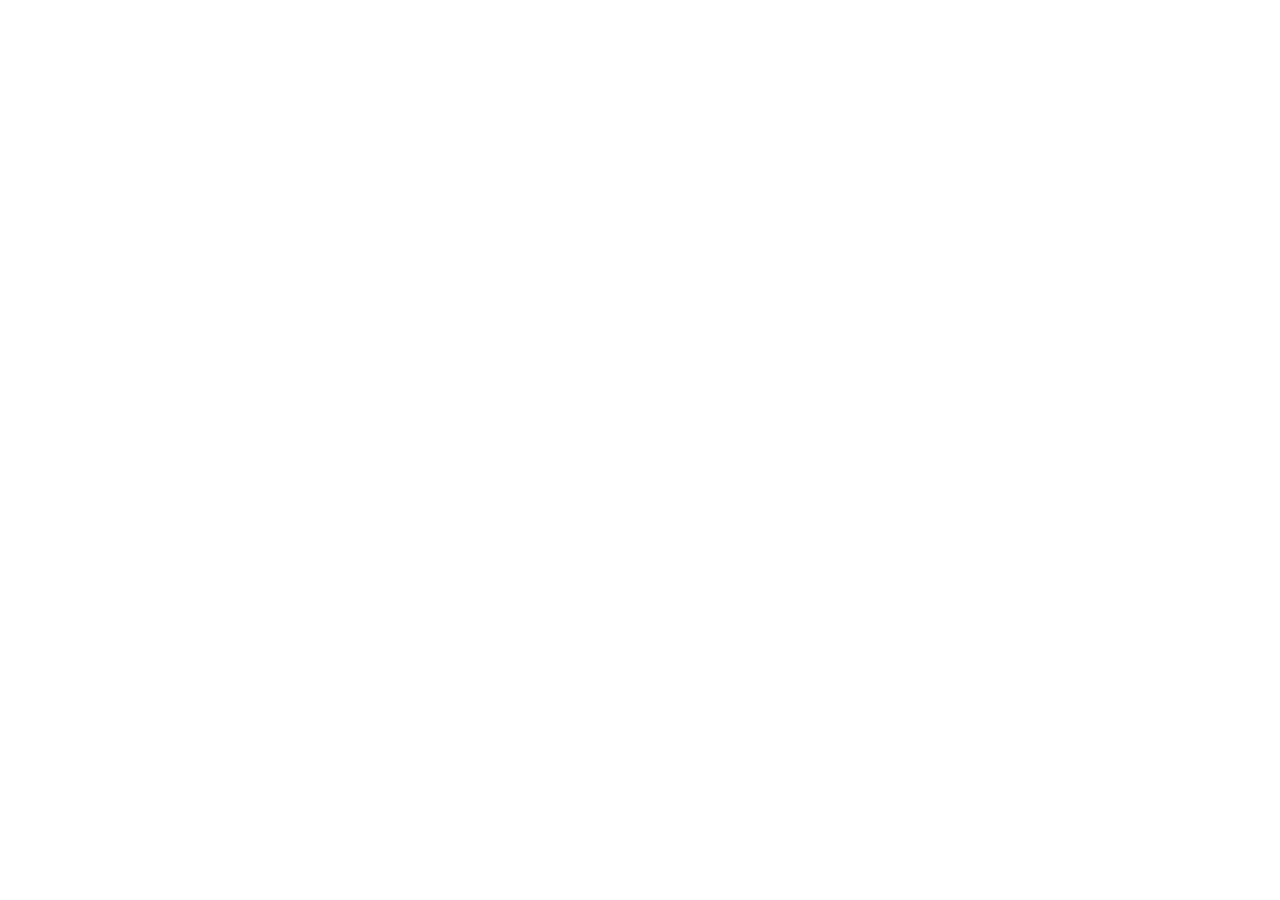
==== index.html @ fc690c9f "feat: initialize Allure Hair Couture campaign portal Set up the project structure with Vite, React, " ====
<!doctype html>
<html lang="en">
  <head>
    <meta charset="UTF-8" />
    <meta name="viewport" content="width=device-width, initial-scale=1.0" />
    <title>Allure Hair Couture — Campaign Portal & Content Studio</title>
    <meta name="description" content="Official November & December 2026 marketing campaigns, Google Search Console & Analytics audit, social media downloads, and animated MP4 video exports for Allure Hair Couture." />
    <meta property="og:title" content="Allure Hair Couture — Campaign Portal & Content Studio" />
    <meta property="og:description" content="Official November & December 2026 marketing campaigns, Google Search Console & Analytics audit, social media downloads, and animated MP4 video exports for Allure Hair Couture." />
    <meta property="og:type" content="website" />
    <meta name="twitter:card" content="summary_large_image" />
    <meta name="twitter:title" content="Allure Hair Couture — Campaign Portal" />
    <meta name="twitter:description" content="Social marketing, content creation campaign, and MP4 video generation for Allure Hair Couture." />
    <!-- Google Fonts for Luxury Editorial Aesthetic -->
    <link rel="preconnect" href="https://fonts.googleapis.com">
    <link rel="preconnect" href="https://fonts.gstatic.com" crossorigin>
    <link href="https://fonts.googleapis.com/css2?family=Cormorant+Garamond:ital,wght@0,300;0,400;0,500;0,600;0,700;1,400&family=Playfair+Display:ital,wght@0,400;0,500;0,600;0,700;1,400&family=Plus+Jakarta+Sans:wght@300;400;500;600;700&family=Zilla+Slab:wght@400;500;600;700&display=swap" rel="stylesheet">
    <script type="application/ld+json">
    {
      "@context": "https://schema.org",
      "@type": "HairSalon",
      "name": "Allure Hair Couture",
      "image": "https://allure-hair-couture.co.za/Media/Feature%20Images/Allure_Hero_Image.jfif",
      "telephone": "+27695075835",
      "address": {
        "@type": "PostalAddress",
        "streetAddress": "1 Village Lane, Shop 5, Hemel & Aarde Village",
        "addressLocality": "Hermanus",
        "addressRegion": "Western Cape",
        "postalCode": "7200",
        "addressCountry": "ZA"
      },
      "geo": {
        "@type": "GeoCoordinates",
        "latitude": -34.4093,
        "longitude": 19.2312
      },
      "url": "https://allure-hair-couture.co.za",
      "priceRange": "$$"
    }
    </script>
  </head>
  <body class="bg-[#faf8f3] text-[#11100f] antialiased selection:bg-[#d7bb72]/30 selection:text-[#11100f]">
    <div id="root"></div>
    <script type="module" src="/src/main.tsx"></script>
  </body>
</html>
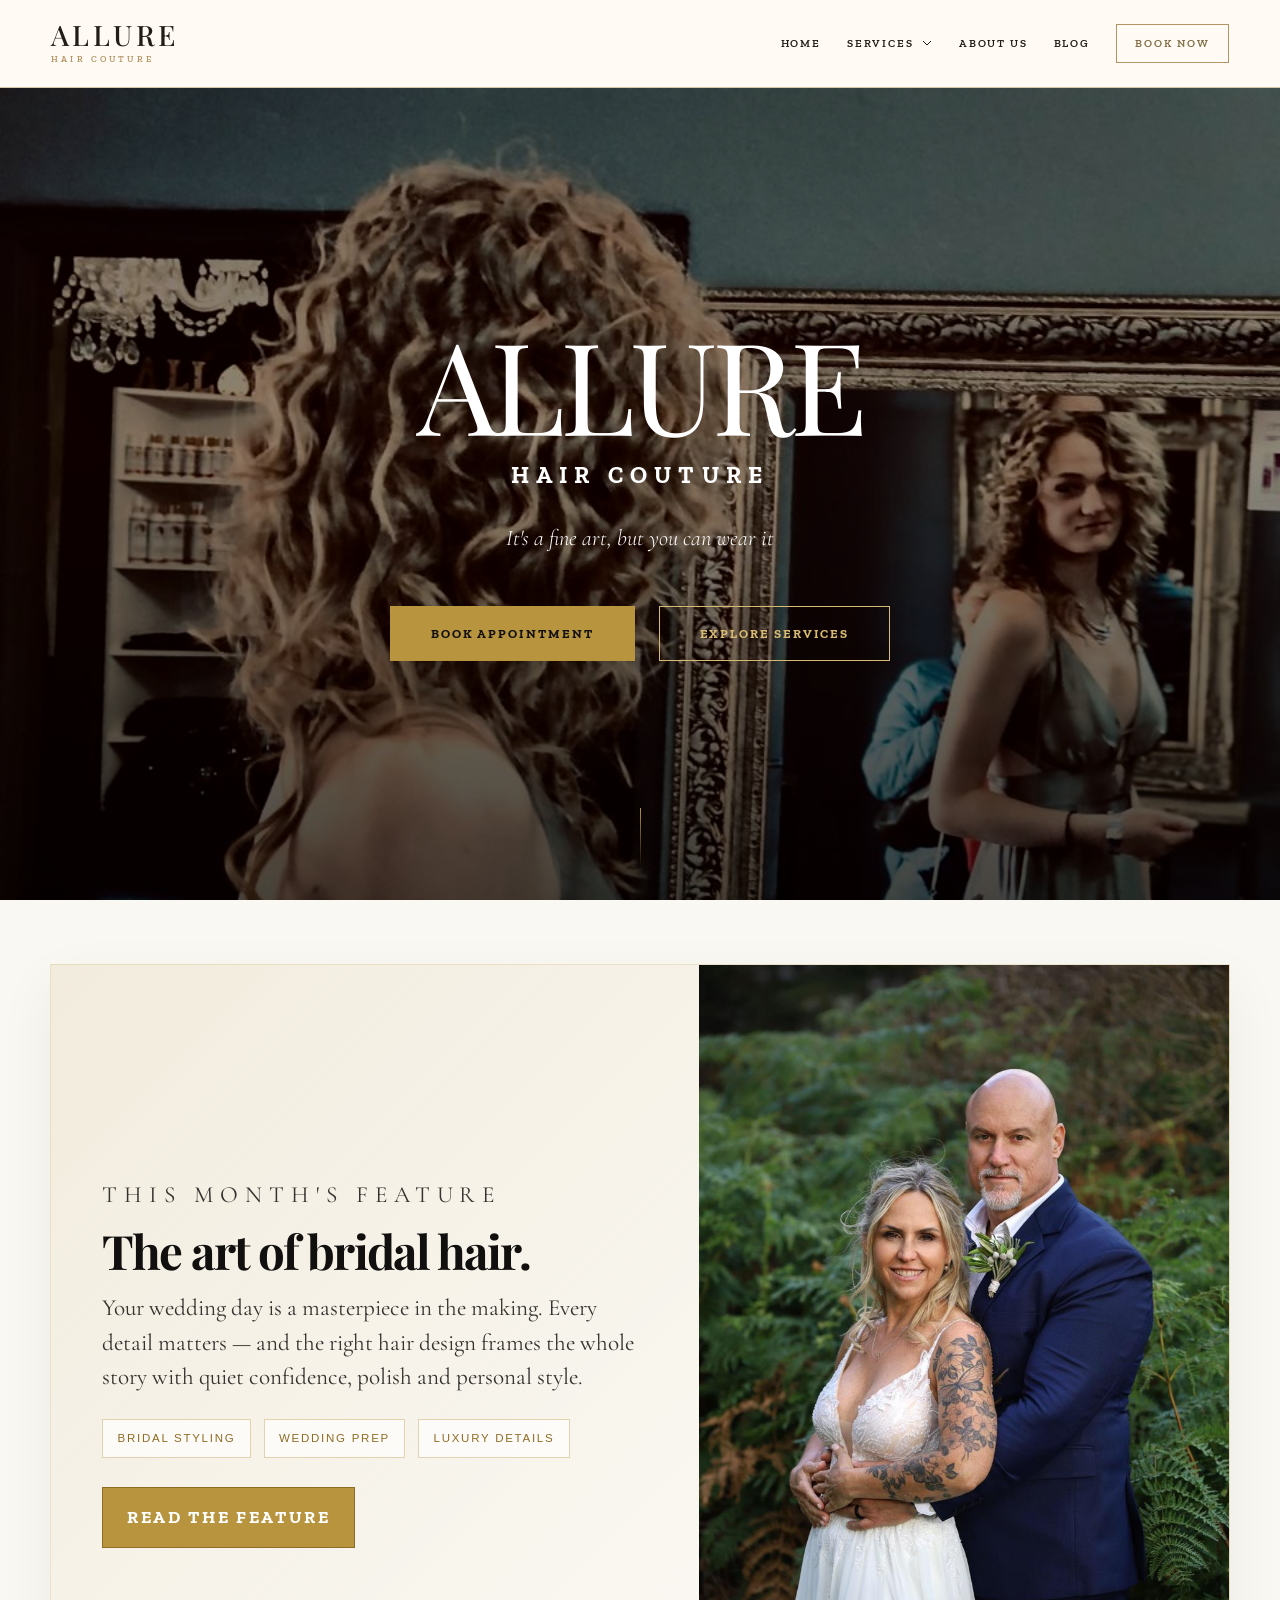
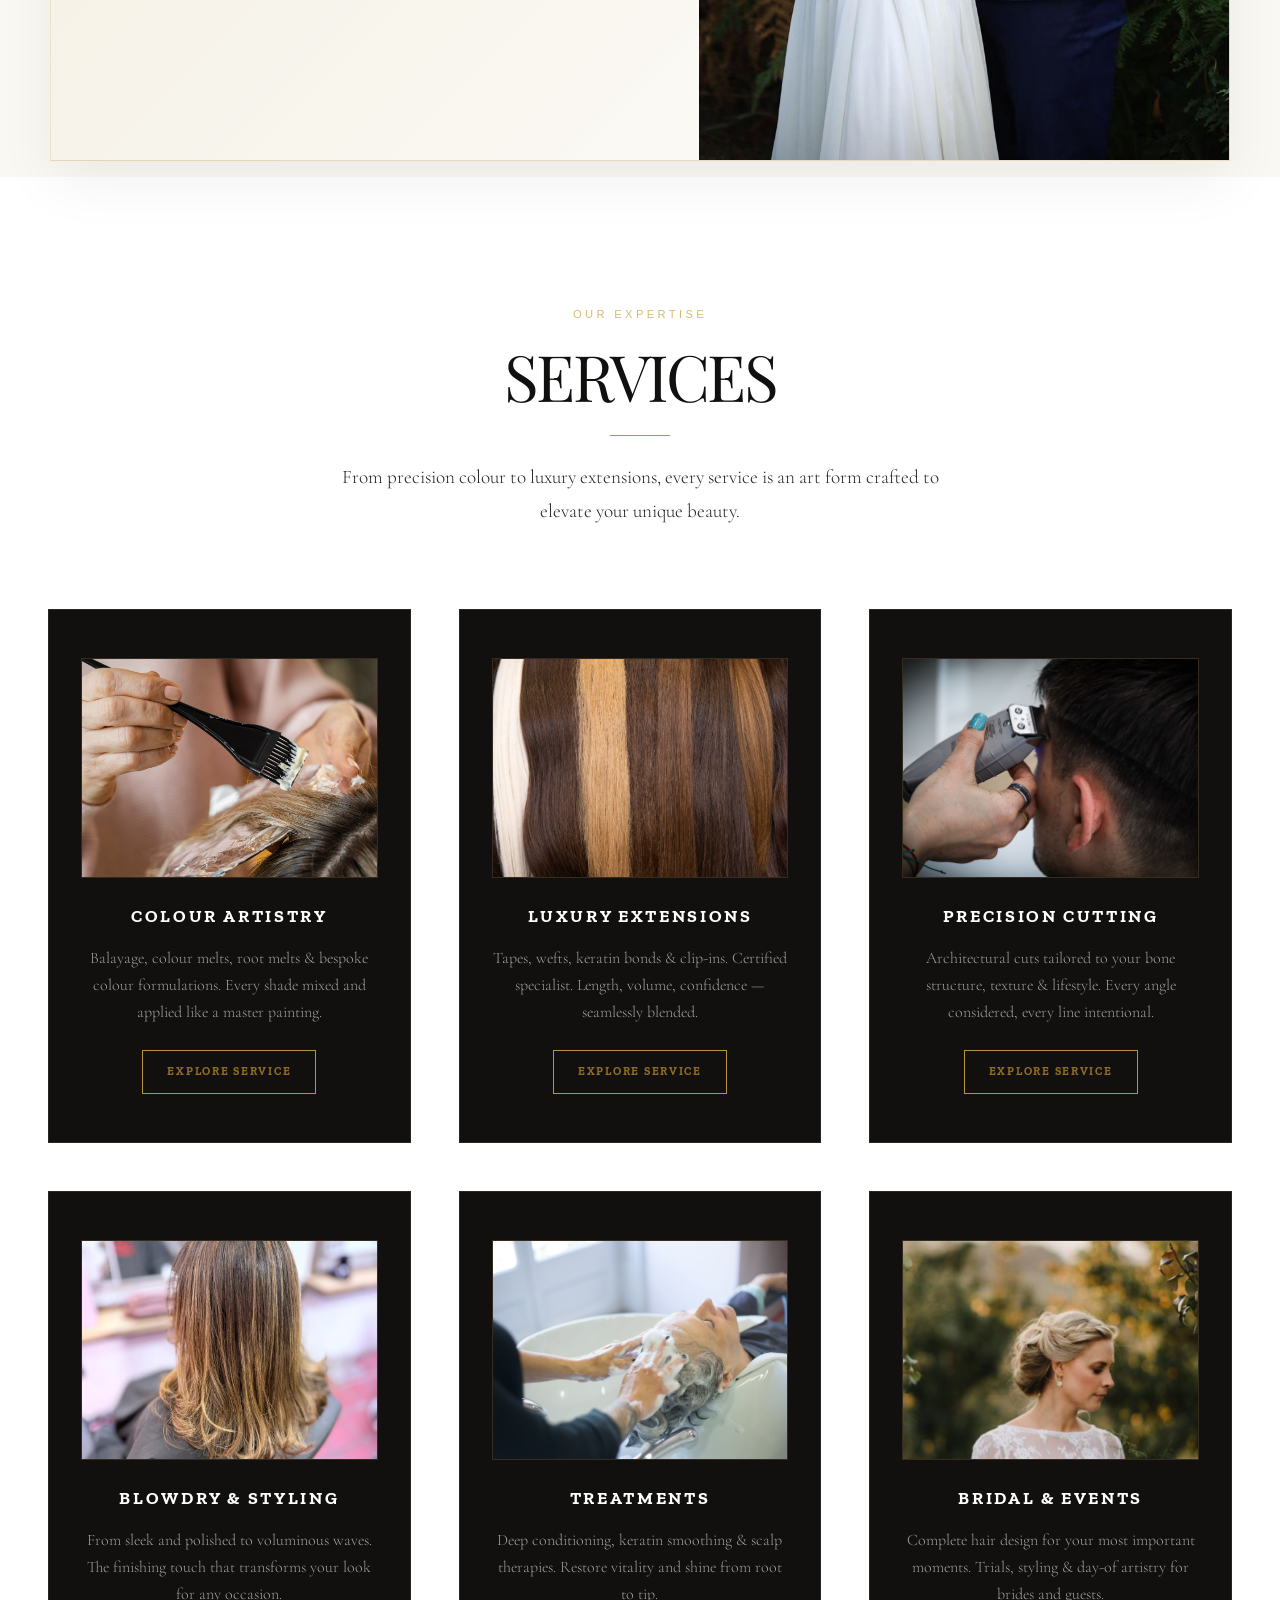
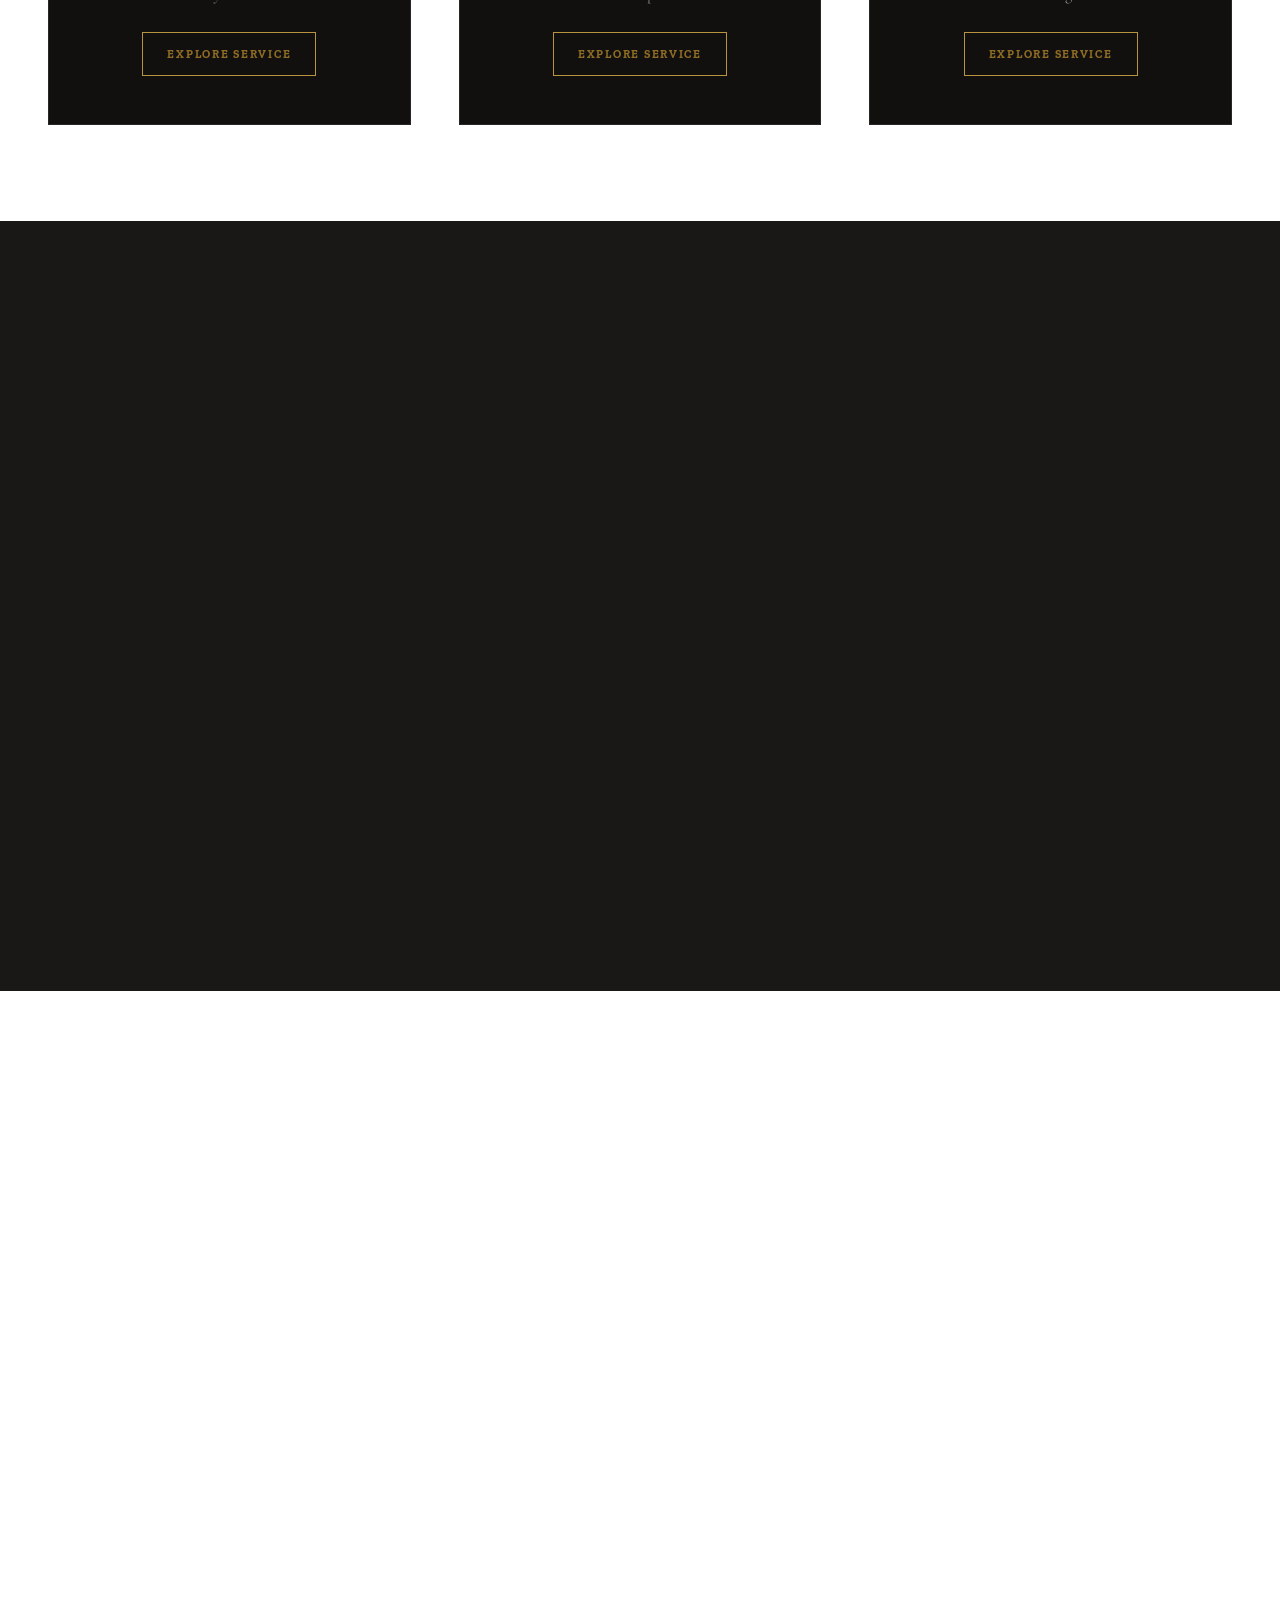
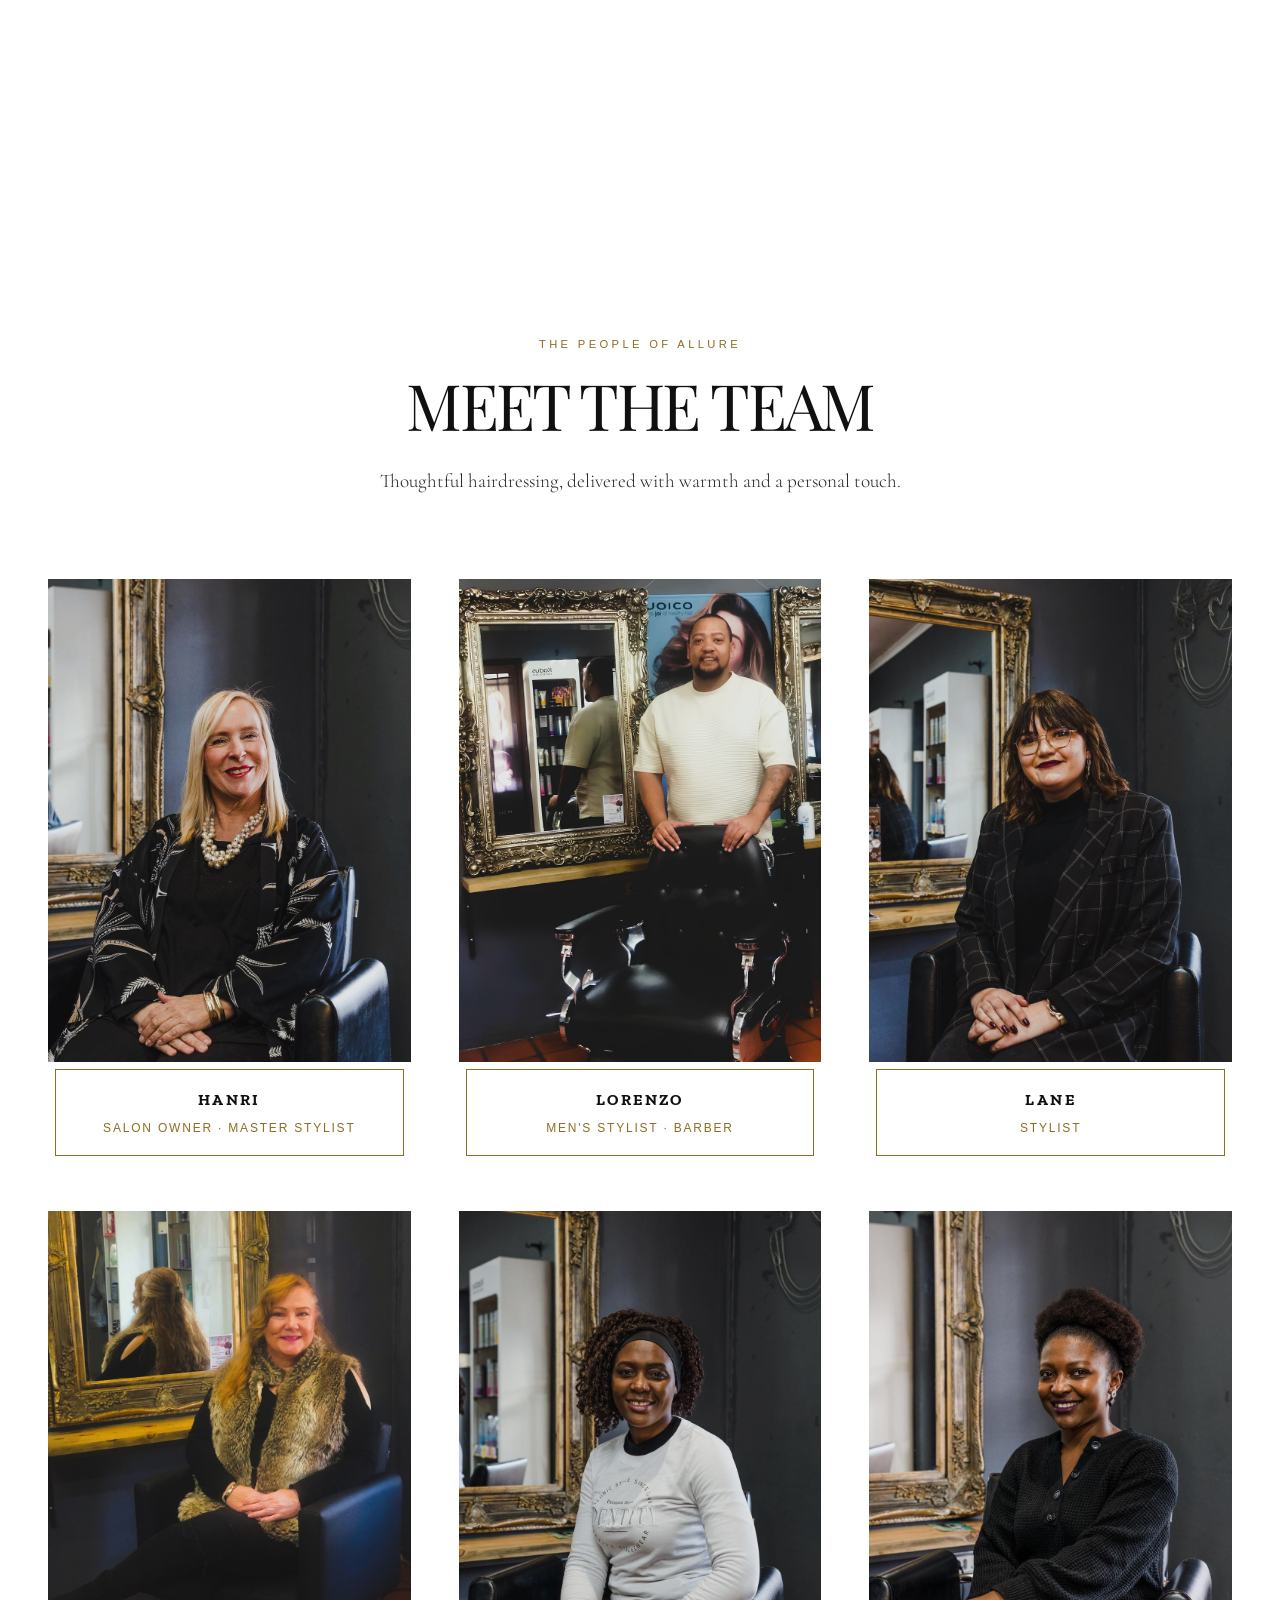
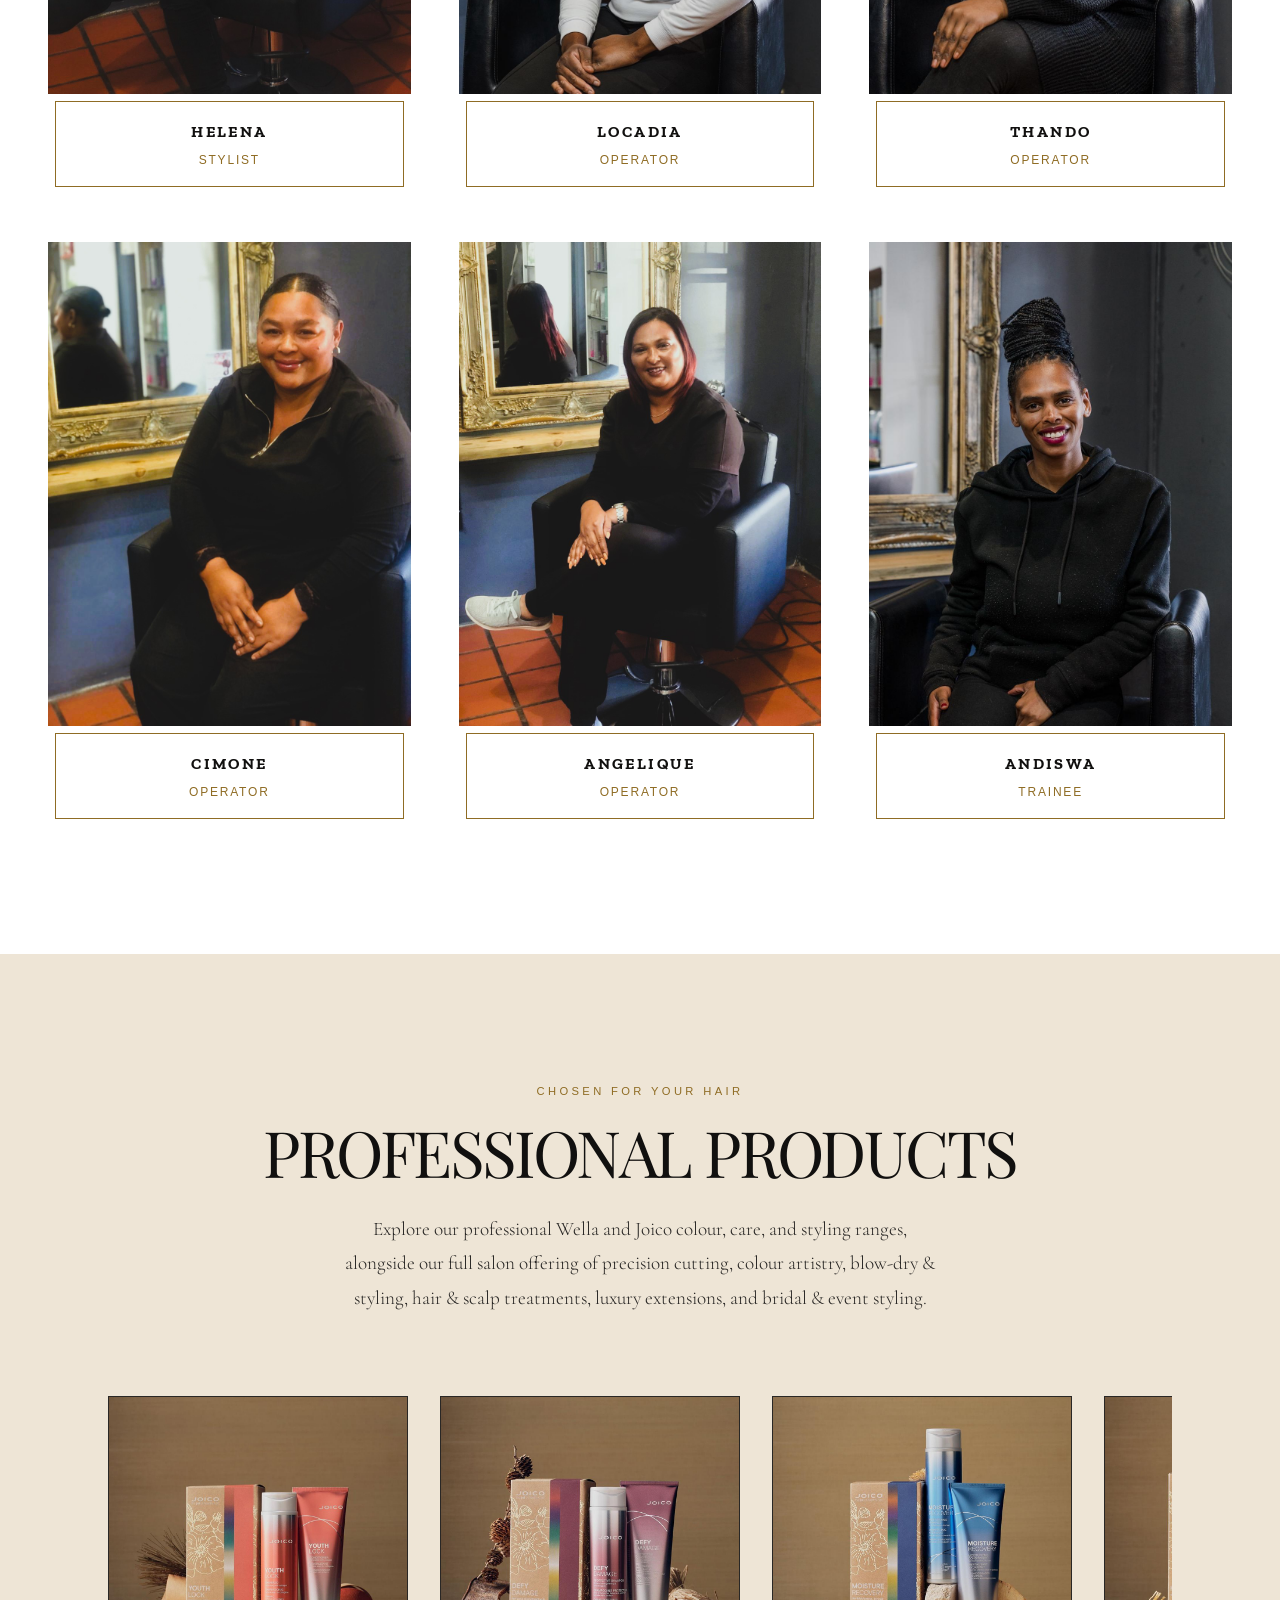
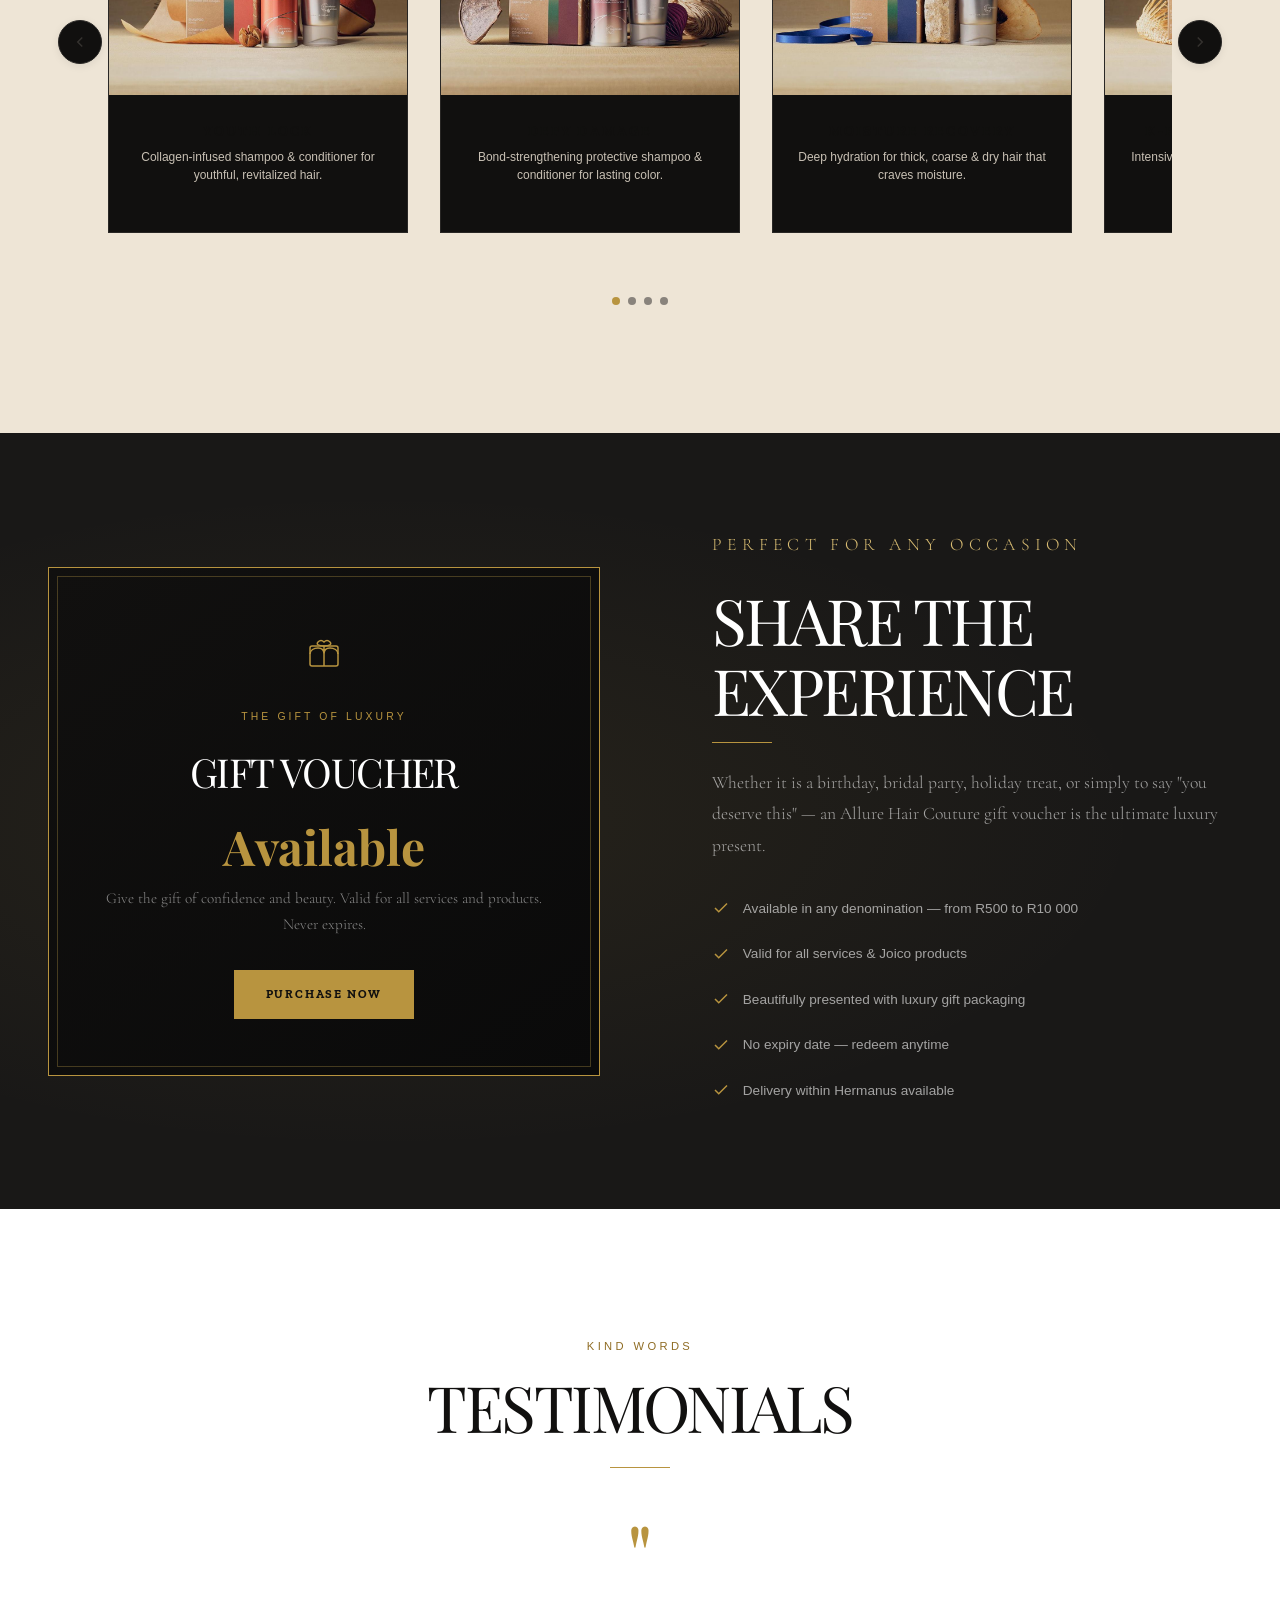
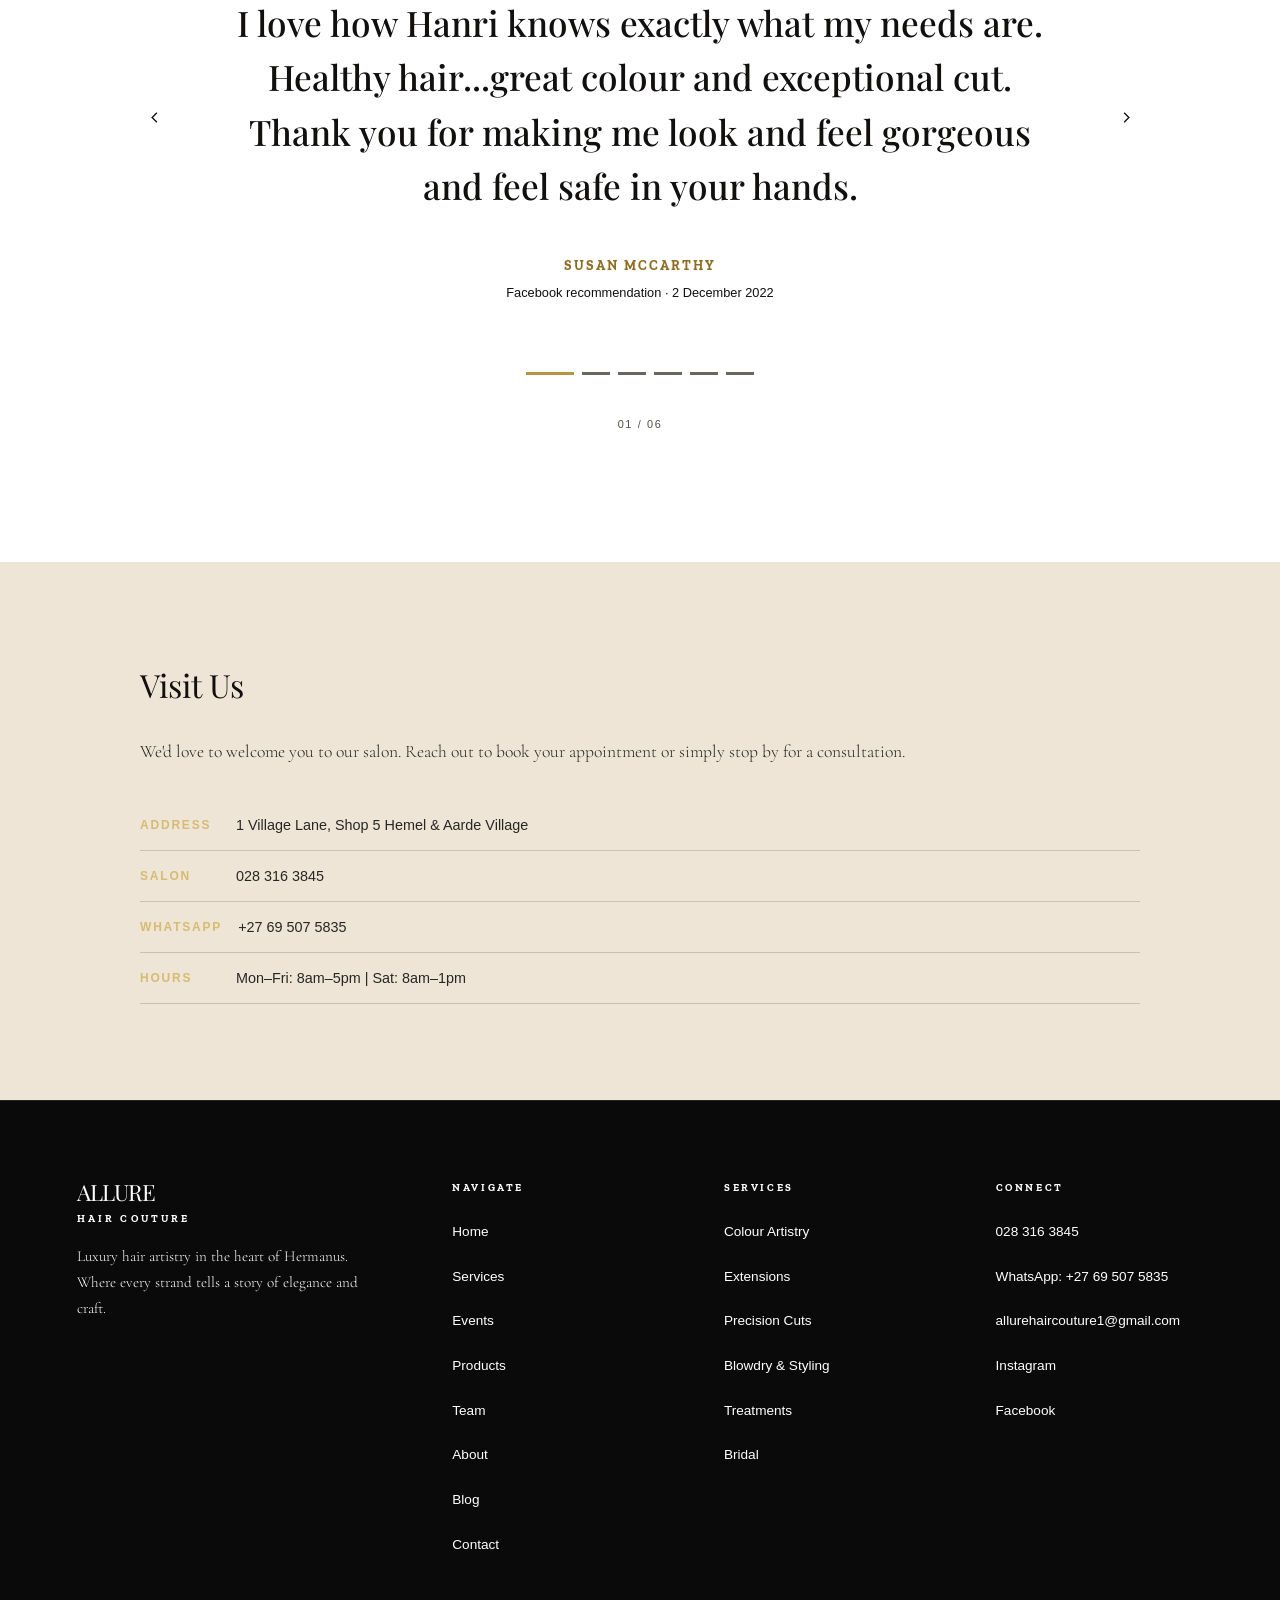
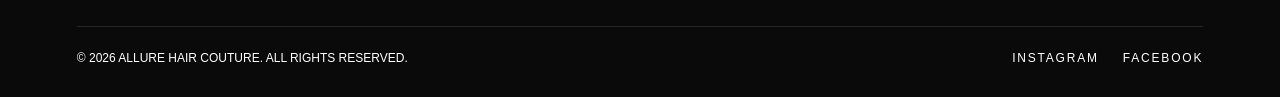
==== commit 648d756e: "Add files via upload" ====
--- a/index.html
+++ b/index.html
@@ -1,48 +1,3007 @@
-<!doctype html>
-<html lang="en">
-  <head>
-    <meta charset="UTF-8" />
-    <meta name="viewport" content="width=device-width, initial-scale=1.0" />
-    <title>Allure Hair Couture — Campaign Portal & Content Studio</title>
-    <meta name="description" content="Official November & December 2026 marketing campaigns, Google Search Console & Analytics audit, social media downloads, and animated MP4 video exports for Allure Hair Couture." />
-    <meta property="og:title" content="Allure Hair Couture — Campaign Portal & Content Studio" />
-    <meta property="og:description" content="Official November & December 2026 marketing campaigns, Google Search Console & Analytics audit, social media downloads, and animated MP4 video exports for Allure Hair Couture." />
-    <meta property="og:type" content="website" />
-    <meta name="twitter:card" content="summary_large_image" />
-    <meta name="twitter:title" content="Allure Hair Couture — Campaign Portal" />
-    <meta name="twitter:description" content="Social marketing, content creation campaign, and MP4 video generation for Allure Hair Couture." />
-    <!-- Google Fonts for Luxury Editorial Aesthetic -->
-    <link rel="preconnect" href="https://fonts.googleapis.com">
-    <link rel="preconnect" href="https://fonts.gstatic.com" crossorigin>
-    <link href="https://fonts.googleapis.com/css2?family=Cormorant+Garamond:ital,wght@0,300;0,400;0,500;0,600;0,700;1,400&family=Playfair+Display:ital,wght@0,400;0,500;0,600;0,700;1,400&family=Plus+Jakarta+Sans:wght@300;400;500;600;700&family=Zilla+Slab:wght@400;500;600;700&display=swap" rel="stylesheet">
-    <script type="application/ld+json">
-    {
-      "@context": "https://schema.org",
-      "@type": "HairSalon",
-      "name": "Allure Hair Couture",
-      "image": "https://allure-hair-couture.co.za/Media/Feature%20Images/Allure_Hero_Image.jfif",
-      "telephone": "+27695075835",
-      "address": {
-        "@type": "PostalAddress",
-        "streetAddress": "1 Village Lane, Shop 5, Hemel & Aarde Village",
-        "addressLocality": "Hermanus",
-        "addressRegion": "Western Cape",
-        "postalCode": "7200",
-        "addressCountry": "ZA"
-      },
-      "geo": {
-        "@type": "GeoCoordinates",
-        "latitude": -34.4093,
-        "longitude": 19.2312
-      },
-      "url": "https://allure-hair-couture.co.za",
-      "priceRange": "$$"
-    }
-    </script>
-  </head>
-  <body class="bg-[#faf8f3] text-[#11100f] antialiased selection:bg-[#d7bb72]/30 selection:text-[#11100f]">
-    <div id="root"></div>
-    <script type="module" src="/src/main.tsx"></script>
-  </body>
-</html>
-
+<!DOCTYPE html>
+<html lang="en">
+<head>
+  <meta charset="UTF-8">
+  <meta name="viewport" content="width=device-width, initial-scale=1.0">
+  <title>Allure Hair Couture — Luxury Hair Salon | Hermanus, South Africa</title>
+  <meta name="description" content="Allure Hair Couture — where artistic hairdressing meets high-end fashion. Luxury colour, styling, extensions & treatments in Hermanus, South Africa.">
+  <meta name="google-site-verification" content="9wVyKe3EZ31xsQ">
+  <link rel="canonical" href="https://allurecouture.vercel.app/">
+  <meta property="og:type" content="website">
+  <meta property="og:site_name" content="Allure Hair Couture">
+  <meta property="og:locale" content="en_ZA">
+  <meta property="og:title" content="Allure Hair Couture — Luxury Hair Salon | Hermanus, South Africa">
+  <meta property="og:description" content="Allure Hair Couture — where artistic hairdressing meets high-end fashion. Luxury colour, styling, extensions &amp; treatments in Hermanus, South Africa.">
+  <meta property="og:url" content="https://allurecouture.vercel.app/">
+  <meta property="og:image" content="https://allurecouture.vercel.app/social-share.jpg?v=20260821">
+  <meta property="og:image:secure_url" content="https://allurecouture.vercel.app/social-share.jpg?v=20260821">
+  <meta property="og:image:type" content="image/jpeg">
+  <meta property="og:image:width" content="1200">
+  <meta property="og:image:height" content="630">
+  <meta property="og:image:alt" content="Allure Hair Couture — luxury hair artistry in Hermanus">
+  <meta name="twitter:card" content="summary_large_image">
+  <meta name="twitter:title" content="Allure Hair Couture — Luxury Hair Salon | Hermanus, South Africa">
+  <meta name="twitter:description" content="Allure Hair Couture — where artistic hairdressing meets high-end fashion. Luxury colour, styling, extensions &amp; treatments in Hermanus, South Africa.">
+  <meta name="twitter:image" content="https://allurecouture.vercel.app/social-share.jpg?v=20260821">
+
+  
+  <!-- Google Fonts: Playfair Display (Didot substitute) + Zilla Slab (slab serif) + Cormorant Garamond (body) -->
+  <link rel="preconnect" href="https://fonts.googleapis.com">
+  <link rel="preconnect" href="https://fonts.gstatic.com" crossorigin>
+  <link href="https://fonts.googleapis.com/css2?family=Playfair+Display:ital,wght@0,400;0,500;0,600;0,700;1,400&family=Zilla+Slab:wght@400;500;600;700&family=Cormorant+Garamond:wght@300;400;500&display=swap" rel="stylesheet">
+  
+  <link rel="stylesheet" href="site-navigation.css">
+  <style>
+    /* ============================================================
+       ALLURE HAIR COUTURE — DRAFT 2
+       White background luxury aesthetic
+       ============================================================ */
+    
+    :root {
+      --white: #ffffff;
+      --off-white: #faf8f3;
+      --cream: #eee5d6;
+      --black: #11100f;
+      --near-black: #191817;
+      --charcoal: #282624;
+      --grey-600: #35322f;
+      --grey-400: #514d48;
+      --grey-300: #6b6660;
+      --grey-200: #89837c;
+      --grey-100: #b2aca4;
+      --grey-50: #e1dcd4;
+      --gold: #b8943f;
+      --gold-light: #d7bb72;
+      --gold-dark: #8f6c24;
+      --gold-muted: rgba(212, 175, 55, 0.2);
+      
+      --font-primary: 'Playfair Display', 'Bodoni MT', 'Didot', 'Georgia', serif;
+      --font-secondary: 'Zilla Slab', 'Rockwell', 'Clarendon', 'Georgia', serif;
+      --font-body: 'Cormorant Garamond', 'Georgia', serif;
+      --font-ui: 'Helvetica Neue', 'Arial', sans-serif;
+      
+      --tracking-tight: -0.04em;
+      --tracking-normal: 0em;
+      --tracking-wide: 0.15em;
+      --tracking-wider: 0.3em;
+      
+      --transition-fast: 150ms ease;
+      --transition-base: 300ms ease;
+      --transition-slow: 500ms ease;
+      --transition-slower: 800ms ease;
+    }
+
+    *, *::before, *::after { box-sizing: border-box; margin: 0; padding: 0; }
+
+    html {
+      scroll-behavior: smooth;
+      -webkit-font-smoothing: antialiased;
+      -moz-osx-font-smoothing: grayscale;
+    }
+
+    body {
+      background-color: var(--white);
+      color: var(--black);
+      font-family: var(--font-body);
+      font-size: 1.1rem;
+      line-height: 1.7;
+      overflow-x: hidden;
+    }
+
+    a { color: inherit; text-decoration: none; }
+
+    /* ── ANNOUNCEMENT BAR ── */
+    .announcement-bar {
+      background: var(--gold);
+      color: #0a0a0a;
+      text-align: center;
+      font-family: var(--font-secondary);
+      font-size: 0.75rem;
+      font-weight: 700;
+      text-transform: uppercase;
+      position: relative;
+      z-index: 100;
+    }
+
+    /* ── NAVIGATION ── */
+    .nav {
+      position: fixed;
+      top: 0;
+      left: 0;
+      right: 0;
+      z-index: 99;
+      display: flex;
+      justify-content: space-between;
+      align-items: center;
+      padding: 1.2rem 3rem;
+      background: rgba(10, 10, 10, 0.92);
+      backdrop-filter: blur(16px);
+      -webkit-backdrop-filter: blur(16px);
+      border-bottom: 1px solid #222222;
+      transition: padding var(--transition-base), background var(--transition-base);
+    }
+
+    .nav.scrolled {
+      padding: 0.8rem 3rem;
+      background: rgba(10, 10, 10, 0.97);
+      box-shadow: 0 1px 20px rgba(0, 0, 0, 0.3);
+    }
+
+    .nav-logo {
+      font-family: var(--font-primary);
+      font-size: 1.4rem;
+      font-weight: 400;
+      letter-spacing: var(--tracking-tight);
+      color: var(--black);
+      text-transform: uppercase;
+      line-height: 1;
+    }
+
+    .nav-logo span {
+      display: block;
+      font-family: var(--font-secondary);
+      font-size: 0.65rem;
+      font-weight: 700;
+      letter-spacing: var(--tracking-wider);
+      color: var(--gold-dark);
+      margin-top: 0.2rem;
+    }
+
+    .nav-links {
+      display: flex;
+      gap: 2.5rem;
+      list-style: none;
+      align-items: center;
+    }
+
+    .nav-link {
+      font-family: var(--font-ui);
+      font-size: 0.8rem;
+      font-weight: 400;
+      letter-spacing: var(--tracking-wide);
+      color: #b0b0b0;
+      text-transform: uppercase;
+      padding: 0.3rem 0;
+      border-bottom: 1px solid transparent;
+      transition: all var(--transition-fast);
+    }
+
+    .nav-link:hover,
+    .nav-link.active {
+      color: var(--black);
+      border-bottom-color: var(--gold);
+    }
+
+    .nav-cta {
+      font-family: var(--font-secondary);
+      font-size: 0.75rem;
+      font-weight: 700;
+      letter-spacing: var(--tracking-wide);
+      text-transform: uppercase;
+      padding: 0.6rem 1.5rem;
+      border: 1px solid var(--gold);
+      color: var(--gold-dark);
+      background: transparent;
+      cursor: pointer;
+      transition: all var(--transition-base);
+    }
+
+    .nav-cta:hover {
+      background: var(--gold);
+      color: var(--black);
+    }
+
+    .nav-toggle {
+      display: none;
+      background: none;
+      border: none;
+      cursor: pointer;
+      padding: 0.5rem;
+      z-index: 101;
+      position: relative;
+    }
+
+    .nav-toggle span {
+      display: block;
+      width: 24px;
+      height: 2px;
+      background: var(--black);
+      margin: 5px 0;
+      transition: all var(--transition-base);
+      border-radius: 1px;
+    }
+
+    .nav-toggle.open span:nth-child(1) {
+      transform: translateY(7px) rotate(45deg);
+    }
+
+    .nav-toggle.open span:nth-child(2) {
+      opacity: 0;
+      transform: scaleX(0);
+    }
+
+    .nav-toggle.open span:nth-child(3) {
+      transform: translateY(-7px) rotate(-45deg);
+    }
+
+    /* ── MONTHLY FEATURE ── */
+    .monthly-feature {
+      padding: 4rem 3rem 1rem;
+      background: var(--off-white);
+    }
+
+    .feature-banner {
+      max-width: 1180px;
+      margin: 0 auto;
+      display: grid;
+      grid-template-columns: 1.1fr 0.9fr;
+      align-items: center;
+      background: linear-gradient(135deg, rgba(184, 148, 63, 0.12), rgba(255, 255, 255, 0.9));
+      border: 1px solid rgba(184, 148, 63, 0.25);
+      box-shadow: 0 20px 55px rgba(17, 16, 15, 0.06);
+      overflow: hidden;
+    }
+
+    .feature-content {
+      padding: clamp(2rem, 4vw, 4rem);
+    }
+
+    .feature-content .section-label {
+      margin-bottom: 1rem;
+    }
+
+    .feature-content h2 {
+      font-family: var(--font-primary);
+      font-size: clamp(2rem, 3.7vw, 3.3rem);
+      line-height: 0.98;
+      letter-spacing: var(--tracking-tight);
+      color: var(--black);
+      margin-bottom: 1rem;
+    }
+
+    .feature-content p {
+      font-family: var(--font-body);
+      font-size: 1.45rem;
+      line-height: 1.5;
+      color: var(--grey-600);
+      max-width: 34rem;
+    }
+
+    .feature-meta {
+      display: flex;
+      flex-wrap: wrap;
+      gap: 0.8rem;
+      margin-top: 1.5rem;
+      margin-bottom: 1.8rem;
+    }
+
+    .feature-meta span {
+      display: inline-block;
+      padding: 0.55rem 0.9rem;
+      border: 1px solid rgba(184, 148, 63, 0.4);
+      background: rgba(255, 255, 255, 0.7);
+      font-family: var(--font-ui);
+      font-size: 0.72rem;
+      letter-spacing: var(--tracking-wide);
+      text-transform: uppercase;
+      color: var(--gold-dark);
+    }
+
+    .feature-btn {
+      display: inline-flex;
+      align-items: center;
+      justify-content: center;
+      min-height: 52px;
+      padding: 0.9rem 1.5rem;
+      border: 1px solid var(--gold-dark);
+      background: var(--gold);
+      color: var(--white);
+      font-family: var(--font-secondary);
+      font-weight: 700;
+      letter-spacing: var(--tracking-wide);
+      text-transform: uppercase;
+      transition: all var(--transition-base);
+    }
+
+    .feature-btn:hover {
+      background: var(--gold-dark);
+      transform: translateY(-1px);
+    }
+
+    .feature-visual {
+      min-height: 100%;
+      background: #f4eee5;
+    }
+
+    .feature-visual img {
+      width: 100%;
+      height: 100%;
+      min-height: 420px;
+      object-fit: cover;
+      object-position: center;
+      display: block;
+    }
+
+    @media (max-width: 820px) {
+      .monthly-feature { padding: 3rem 1.25rem 0.5rem; }
+      .feature-banner { grid-template-columns: 1fr; }
+      .feature-content p { font-size: 1.2rem; }
+      .feature-visual img { min-height: 260px; }
+    }
+
+    /* ── HERO SECTION ── */
+    .hero {
+      min-height: 100vh;
+      display: flex;
+      flex-direction: column;
+      justify-content: center;
+      align-items: center;
+      text-align: center;
+      padding: 10rem 2rem 5rem;
+      position: relative;
+      overflow: hidden;
+      background: #0a0a0a;
+    }
+
+    .hero-bg {
+      position: absolute;
+      inset: 0;
+      z-index: 0;
+    }
+
+    .hero-bg img {
+      width: 100%;
+      height: 100%;
+      object-fit: cover;
+      object-position: center 20%;
+      filter: brightness(0.95) contrast(1.05);
+    }
+
+    .hero-bg::after {
+      content: '';
+      position: absolute;
+      inset: 0;
+      background: linear-gradient(
+        to bottom,
+        rgba(0, 0, 0, 0.5) 0%,
+        rgba(0, 0, 0, 0.4) 50%,
+        rgba(0, 0, 0, 0.7) 100%
+      );
+    }
+
+    .hero-content {
+      position: relative;
+      z-index: 1;
+      max-width: 900px;
+      animation: fadeInUp 1.2s ease-out;
+    }
+
+    .hero-crest {
+      margin-bottom: 2rem;
+      opacity: 0;
+      animation: fadeIn 1s ease-out 0.3s forwards;
+    }
+
+    .hero-crest svg {
+      width: 140px;
+      height: auto;
+      margin: 0 auto;
+    }
+
+    .hero-title {
+      font-family: var(--font-primary);
+      font-size: clamp(3.5rem, 10vw, 8rem);
+      font-weight: 400;
+      letter-spacing: var(--tracking-tight);
+      line-height: 1.0;
+      color: var(--white);
+      text-transform: uppercase;
+      margin-bottom: 0.5rem;
+      opacity: 0;
+      animation: fadeInUp 1s ease-out 0.5s forwards;
+    }
+
+    .hero-subtitle {
+      font-family: var(--font-secondary);
+      font-size: clamp(1rem, 2.5vw, 1.5rem);
+      font-weight: 700;
+      letter-spacing: var(--tracking-wider);
+      color: var(--white);
+      text-transform: uppercase;
+      margin-bottom: 1.5rem;
+      opacity: 0;
+      animation: fadeInUp 1s ease-out 0.7s forwards;
+    }
+
+    .hero-tagline {
+      font-family: var(--font-body);
+      font-size: clamp(1.1rem, 2vw, 1.4rem);
+      font-weight: 300;
+      font-style: italic;
+      color: var(--white);
+      margin-bottom: 3rem;
+      opacity: 0;
+      animation: fadeInUp 1s ease-out 0.9s forwards;
+    }
+
+    .hero-ctas .btn:not(.btn-filled) {
+      border-color: var(--gold-light);
+      color: var(--gold-light);
+      background: transparent;
+    }
+
+    .hero-ctas .btn:not(.btn-filled):hover {
+      background: var(--gold-light);
+      border-color: var(--gold-light);
+      color: var(--black);
+    }
+
+    .hero-ctas .btn-filled {
+      background: var(--gold);
+      border-color: var(--gold);
+      color: var(--black);
+    }
+
+    .hero-ctas .btn-filled:hover {
+      background: var(--gold-light);
+      border-color: var(--gold-light);
+    }
+
+    .hero-ctas {
+      display: flex;
+      gap: 1.5rem;
+      justify-content: center;
+      flex-wrap: wrap;
+      opacity: 0;
+      animation: fadeInUp 1s ease-out 1.1s forwards;
+    }
+
+    .btn {
+      display: inline-block;
+      font-family: var(--font-secondary);
+      font-size: 0.8rem;
+      font-weight: 700;
+      letter-spacing: var(--tracking-wide);
+      text-transform: uppercase;
+      padding: 1rem 2.5rem;
+      border: 1px solid var(--black);
+      background: transparent;
+      color: var(--black);
+      cursor: pointer;
+      text-decoration: none;
+      transition: all var(--transition-base);
+      position: relative;
+      overflow: hidden;
+    }
+
+    .btn:hover {
+      background: var(--paper-deep);
+      color: var(--text);
+    }
+
+    .btn-gold {
+      border-color: var(--gold);
+      color: var(--gold-dark);
+    }
+
+    .btn-gold:hover {
+      background: var(--gold);
+      color: var(--black);
+    }
+
+    .btn-filled {
+      background: var(--gold);
+      border-color: var(--gold);
+      color: var(--black);
+    }
+
+    .btn-filled:hover {
+      background: var(--gold-dark);
+      border-color: var(--gold-dark);
+    }
+
+    .hero-scroll {
+      position: absolute;
+      bottom: 2rem;
+      left: 50%;
+      transform: translateX(-50%);
+      z-index: 1;
+      opacity: 0;
+      animation: fadeIn 1s ease-out 1.5s forwards;
+    }
+
+    .hero-scroll span {
+      display: block;
+      width: 1px;
+      height: 60px;
+      background: linear-gradient(to bottom, var(--gold), transparent);
+      margin: 0 auto;
+      animation: scrollPulse 2s ease-in-out infinite;
+    }
+
+    /* ── SECTIONS ── */
+    .section {
+      padding: 8rem 3rem;
+      max-width: 1400px;
+      margin: 0 auto;
+    }
+
+    .section-header {
+      text-align: center;
+      margin-bottom: 5rem;
+    }
+
+    .section-label {
+      font-family: var(--font-ui);
+      font-size: 0.7rem;
+      font-weight: 400;
+      letter-spacing: var(--tracking-wider);
+      text-transform: uppercase;
+      color: var(--gold-dark);
+      margin-bottom: 1rem;
+    }
+
+    .section-title {
+      font-family: var(--font-primary);
+      font-size: clamp(2.5rem, 5vw, 4rem);
+      font-weight: 400;
+      letter-spacing: var(--tracking-tight);
+      line-height: 1.1;
+      color: var(--black);
+      text-transform: uppercase;
+    }
+
+    .section-divider {
+      width: 60px;
+      height: 1px;
+      background: var(--gold);
+      margin: 1.5rem auto 0;
+    }
+
+    .section-intro {
+      font-family: var(--font-body);
+      font-size: 1.2rem;
+      font-weight: 300;
+      color: var(--charcoal);
+      max-width: 600px;
+      margin: 1.5rem auto 0;
+      line-height: 1.8;
+    }
+
+    /* ── SERVICES SECTION ── */
+    .services-section {
+      background: var(--white);
+      padding: 8rem 3rem 6rem;
+    }
+
+    .services-section .section-label {
+      color: var(--gold-light);
+    }
+
+    .services-section .section-title {
+      color: var(--black);
+    }
+
+    .services-section .section-intro {
+      color: var(--charcoal);
+    }
+
+    .services-grid {
+      display: grid;
+      grid-template-columns: repeat(3, 1fr);
+      gap: 3rem;
+      max-width: 1400px;
+      margin: 0 auto;
+    }
+
+    .service-card {
+      background: #11100f;
+      border: 1px solid #292725;
+      padding: 3rem 2rem;
+      text-align: center;
+      transition: all var(--transition-base);
+      position: relative;
+      overflow: hidden;
+    }
+
+    .service-card::before {
+      content: '';
+      position: absolute;
+      top: 0;
+      left: 0;
+      right: 0;
+      height: 2px;
+      background: var(--gold);
+      transform: scaleX(0);
+      transition: transform var(--transition-base);
+    }
+
+    .service-card:hover {
+      border-color: var(--grey-200);
+      transform: translateY(-4px);
+      box-shadow: 0 8px 30px rgba(0, 0, 0, 0.06);
+    }
+
+    .service-card:hover::before {
+      transform: scaleX(1);
+    }
+
+    .service-btn {
+      display: inline-block;
+      font-family: var(--font-secondary);
+      font-size: 0.72rem;
+      font-weight: 700;
+      letter-spacing: var(--tracking-wide);
+      text-transform: uppercase;
+      padding: 0.7rem 1.5rem;
+      margin-top: 1.5rem;
+      border: 1px solid var(--gold);
+      color: var(--gold-dark);
+      background: transparent;
+      cursor: pointer;
+      transition: all var(--transition-base);
+      text-decoration: none;
+    }
+
+    .service-btn:hover {
+      background: var(--gold);
+      color: var(--black);
+    }
+
+    .service-visual {
+      position: relative;
+      width: 100%;
+      height: 220px;
+      margin: 0 auto 1.5rem;
+      overflow: hidden;
+      border: 1px solid rgba(204, 171, 103, 0.2);
+      background: #0e0d0d;
+    }
+
+    .service-image {
+      display: block;
+      width: 100%;
+      height: 100%;
+      object-fit: cover;
+      object-position: center;
+      transition: transform var(--transition-base), filter var(--transition-base);
+    }
+
+    .service-card:hover .service-image {
+      transform: scale(1.04);
+      filter: saturate(1.08) contrast(1.04);
+    }
+
+    .service-title {
+      font-family: var(--font-secondary);
+      font-size: 1.1rem;
+      font-weight: 700;
+      letter-spacing: var(--tracking-wide);
+      text-transform: uppercase;
+      color: var(--white);
+      margin-bottom: 0.8rem;
+    }
+
+    .service-desc {
+      font-family: var(--font-body);
+      font-size: 1rem;
+      font-weight: 300;
+      color: rgba(255, 255, 255, 0.6);
+      line-height: 1.7;
+    }
+
+    /* ── PRODUCTS SECTION ── */
+    .products-section {
+      padding: 8rem 3rem;
+      background: var(--cream);
+      overflow: hidden;
+    }
+
+    .products-section .section-header {
+      text-align: center;
+      margin-bottom: 4rem;
+    }
+
+    .products-carousel-container {
+      position: relative;
+      max-width: 1400px;
+      margin: 0 auto;
+      padding: 0 60px;
+    }
+
+    .products-carousel {
+      display: flex;
+      gap: 2rem;
+      overflow-x: auto;
+      scroll-snap-type: x mandatory;
+      scroll-behavior: smooth;
+      -ms-overflow-style: none;
+      scrollbar-width: none;
+      padding: 1rem 0 2rem;
+    }
+
+    .products-carousel::-webkit-scrollbar {
+      display: none;
+    }
+
+    .product-card {
+      flex: 0 0 auto;
+      width: 300px;
+      background: #11100f;
+      border: 1px solid #292725;
+      overflow: hidden;
+      transition: all var(--transition-base);
+      scroll-snap-align: start;
+    }
+
+    .product-card:hover {
+      transform: translateY(-4px);
+      box-shadow: 0 12px 40px rgba(0, 0, 0, 0.08);
+      border-color: var(--grey-200);
+    }
+
+    .product-image {
+      width: 100%;
+      aspect-ratio: 1/1;
+      overflow: hidden;
+      position: relative;
+    }
+
+    .product-image img {
+      width: 100%;
+      height: 100%;
+      object-fit: cover;
+      transition: transform var(--transition-slower);
+    }
+
+    .product-card:hover .product-image img {
+      transform: scale(1.05);
+    }
+
+    .product-info {
+      padding: 1.5rem 1.25rem;
+      text-align: center;
+    }
+
+    .product-name {
+      font-family: var(--font-secondary);
+      font-size: 0.9rem;
+      font-weight: 700;
+      letter-spacing: var(--tracking-wide);
+      text-transform: uppercase;
+      color: var(--black);
+      margin-bottom: 0.3rem;
+    }
+
+    .product-desc {
+      font-family: var(--font-ui);
+      font-size: 0.75rem;
+      font-weight: 400;
+      color: #c8c0b4;
+      line-height: 1.5;
+    }
+
+
+    .promo-countdown { display: flex; gap: 0.6rem; align-items: center; }
+
+    .promo-countdown-item { text-align: center; }
+
+    .promo-countdown-value {
+      font-family: var(--font-primary);
+      font-size: 1rem;
+      font-weight: 700;
+      line-height: 1;
+      display: block;
+    }
+
+    .promo-countdown-label {
+      font-family: var(--font-ui);
+      font-size: 0.55rem;
+      text-transform: uppercase;
+      letter-spacing: 0.1em;
+      opacity: 0.8;
+      display: block;
+      margin-top: 0.15rem;
+    }
+
+    /* ── BOOKING WIDGET ── */
+    .booking-widget-section {
+      background: var(--white);
+      padding: 4rem 3rem;
+      border-top: 1px solid #222222;
+    }
+
+    .booking-widget-grid {
+      display: grid;
+      grid-template-columns: 1fr 1fr;
+      gap: 4rem;
+      max-width: 1200px;
+      margin: 0 auto;
+      align-items: start;
+    }
+
+    .booking-info { padding-right: 2rem; }
+
+    .booking-info .section-label { text-align: left; }
+
+    .booking-info .section-title { text-align: left; margin-bottom: 1rem; }
+
+    .booking-info .section-divider { margin: 0 0 1.5rem; }
+
+    .booking-info p {
+      font-family: var(--font-body);
+      font-size: 1.1rem;
+      font-weight: 300;
+      color: var(--charcoal);
+      line-height: 1.8;
+      margin-bottom: 1.5rem;
+    }
+
+    .booking-features { list-style: none; margin-top: 2rem; }
+
+    .booking-features li {
+      font-family: var(--font-ui);
+      font-size: 0.85rem;
+      color: var(--charcoal);
+      padding: 0.6rem 0;
+      display: flex;
+      align-items: center;
+      gap: 0.8rem;
+      border-bottom: 1px solid var(--grey-100);
+    }
+
+    .booking-features li svg {
+      width: 18px;
+      height: 18px;
+      stroke: var(--gold);
+      fill: none;
+      stroke-width: 2;
+      flex-shrink: 0;
+    }
+
+    .booking-field {
+      margin-bottom: 1.2rem;
+    }
+
+    .booking-label {
+      display: block;
+      font-family: var(--font-secondary);
+      font-size: 0.75rem;
+      font-weight: 700;
+      letter-spacing: var(--tracking-wide);
+      text-transform: uppercase;
+      color: var(--white);
+      margin-bottom: 0.5rem;
+    }
+
+    .booking-select-wrap {
+      position: relative;
+    }
+
+    .booking-select {
+      width: 100%;
+      padding: 0.9rem 2.5rem 0.9rem 1rem;
+      font-family: var(--font-body);
+      font-size: 1rem;
+      font-weight: 300;
+      color: var(--white);
+      background: #11100f;
+      border: 1px solid #292725;
+      appearance: none;
+      -webkit-appearance: none;
+      cursor: pointer;
+      transition: border-color var(--transition-fast);
+    }
+
+    .booking-select:focus {
+      outline: none;
+      border-color: var(--gold);
+    }
+
+    .booking-select-wrap::after {
+      content: '';
+      position: absolute;
+      right: 1rem;
+      top: 50%;
+      transform: translateY(-50%);
+      width: 0;
+      height: 0;
+      border-left: 5px solid transparent;
+      border-right: 5px solid transparent;
+      border-top: 5px solid var(--gold);
+      pointer-events: none;
+    }
+
+    .booking-widget {
+      background: var(--paper-soft);
+      border: 1px solid var(--line);
+      padding: 2.5rem;
+      position: relative;
+    }
+
+    .booking-widget::before {
+      content: '';
+      position: absolute;
+      top: 0;
+      left: 0;
+      right: 0;
+      height: 3px;
+      background: var(--gold);
+    }
+
+    .booking-widget-title {
+      font-family: var(--font-secondary);
+      font-size: 1rem;
+      font-weight: 700;
+      letter-spacing: var(--tracking-wide);
+      text-transform: uppercase;
+      color: var(--text);
+      margin-bottom: 1.5rem;
+      text-align: center;
+    }
+
+    .booking-calendar { margin-bottom: 1.5rem; }
+
+    .calendar-header {
+      display: flex;
+      justify-content: space-between;
+      align-items: center;
+      margin-bottom: 1rem;
+    }
+
+    .calendar-nav {
+      width: 32px;
+      height: 32px;
+      border-radius: 50%;
+      border: 1px solid var(--grey-200);
+      background: #11100f;
+      cursor: pointer;
+      display: flex;
+      align-items: center;
+      justify-content: center;
+      transition: all var(--transition-fast);
+    }
+
+    .calendar-nav:hover { border-color: var(--gold); background: var(--gold-muted); }
+
+    .calendar-nav svg {
+      width: 14px;
+      height: 14px;
+      stroke: #b2aca4;
+      fill: none;
+      stroke-width: 2;
+    }
+
+    .calendar-month {
+      font-family: var(--font-secondary);
+      font-size: 0.85rem;
+      font-weight: 700;
+      letter-spacing: var(--tracking-wide);
+      text-transform: uppercase;
+      color: var(--white);
+    }
+
+    .calendar-grid {
+      display: grid;
+      grid-template-columns: repeat(7, 1fr);
+      gap: 0.3rem;
+      text-align: center;
+    }
+
+    .calendar-day-name {
+      font-family: var(--font-ui);
+      font-size: 0.6rem;
+      text-transform: uppercase;
+      letter-spacing: 0.1em;
+      color: #b2aca4;
+      padding: 0.3rem 0;
+    }
+
+    .calendar-day {
+      font-family: var(--font-body);
+      font-size: 0.85rem;
+      color: var(--white);
+      padding: 0.5rem;
+      border-radius: 50%;
+      cursor: pointer;
+      transition: all var(--transition-fast);
+      aspect-ratio: 1/1;
+      display: flex;
+      align-items: center;
+      justify-content: center;
+    }
+
+    .calendar-day:hover:not(.disabled):not(.empty) {
+      background: var(--gold-muted);
+      color: var(--gold-dark);
+    }
+
+    .calendar-day.selected {
+      background: var(--gold);
+      color: var(--black);
+      font-weight: 600;
+    }
+
+    .calendar-day.disabled { color: var(--grey-200); cursor: not-allowed; pointer-events: none; }
+    .calendar-day.empty { pointer-events: none; }
+    .calendar-day.today { border: 1px solid var(--gold); }
+
+    .booking-timeslots { margin-bottom: 1.5rem; }
+
+    .booking-timeslots-label {
+      font-family: var(--font-ui);
+      font-size: 0.7rem;
+      text-transform: uppercase;
+      letter-spacing: var(--tracking-wide);
+      color: #b2aca4;
+      margin-bottom: 0.8rem;
+    }
+
+    .timeslots-grid { display: grid; grid-template-columns: repeat(3, 1fr); gap: 0.5rem; }
+
+    .timeslot {
+      font-family: var(--font-ui);
+      font-size: 0.75rem;
+      padding: 0.5rem;
+      border: 1px solid var(--grey-200);
+      background: #11100f;
+      color: #b2aca4;
+      cursor: pointer;
+      text-align: center;
+      transition: all var(--transition-fast);
+      border-radius: 2px;
+    }
+
+    .timeslot:hover:not(.unavailable) { border-color: var(--gold); color: var(--gold-dark); }
+    .timeslot.selected { background: var(--gold); border-color: var(--gold); color: var(--black); }
+    .timeslot.unavailable { background: var(--grey-50); color: var(--grey-200); cursor: not-allowed; text-decoration: line-through; pointer-events: none; }
+
+    .booking-selected {
+      background: #11100f;
+      border: 1px solid var(--grey-100);
+      padding: 1rem;
+      margin-bottom: 1.5rem;
+      text-align: center;
+    }
+
+    .booking-selected-label {
+      font-family: var(--font-ui);
+      font-size: 0.65rem;
+      text-transform: uppercase;
+      letter-spacing: var(--tracking-wide);
+      color: #b2aca4;
+      margin-bottom: 0.3rem;
+    }
+
+    .booking-selected-value {
+      font-family: var(--font-secondary);
+      font-size: 0.9rem;
+      font-weight: 600;
+      color: var(--white);
+    }
+
+    .booking-confirm-btn {
+      width: 100%;
+      font-family: var(--font-secondary);
+      font-size: 0.8rem;
+      font-weight: 700;
+      letter-spacing: var(--tracking-wide);
+      text-transform: uppercase;
+      padding: 1rem;
+      background: var(--gold);
+      color: var(--black);
+      border: none;
+      cursor: pointer;
+      transition: all var(--transition-base);
+    }
+
+    .booking-confirm-btn:hover { background: var(--gold-dark); }
+    .booking-confirm-btn:disabled { background: var(--grey-200); cursor: not-allowed; }
+    .booking-note { margin-top: 0.9rem; color: var(--white); font-size: 0.86rem; line-height: 1.5; }
+
+    /* ── GIFT VOUCHER SECTION ── */
+    .gift-voucher-section {
+      background: var(--near-black);
+      padding: 6rem 3rem;
+      position: relative;
+      overflow: hidden;
+    }
+
+    .gift-voucher-section::before {
+      content: '';
+      position: absolute;
+      inset: 0;
+      background: radial-gradient(ellipse at 30% 50%, rgba(201, 168, 76, 0.08) 0%, transparent 60%);
+      pointer-events: none;
+    }
+
+    .gift-voucher-grid {
+      display: grid;
+      grid-template-columns: 1fr 1fr;
+      gap: 5rem;
+      max-width: 1200px;
+      margin: 0 auto;
+      align-items: center;
+    }
+
+    .gift-voucher-card {
+      position: relative;
+      background: linear-gradient(145deg, #11100f 0%, #0a0a0a 100%);
+      border: 1px solid var(--gold);
+      padding: 3.5rem;
+      text-align: center;
+    }
+
+    .gift-voucher-card::before {
+      content: '';
+      position: absolute;
+      inset: 8px;
+      border: 1px solid rgba(201, 168, 76, 0.3);
+      pointer-events: none;
+    }
+
+    .gift-voucher-icon {
+      width: 60px;
+      height: 60px;
+      margin: 0 auto 1.5rem;
+      display: flex;
+      align-items: center;
+      justify-content: center;
+    }
+
+    .gift-voucher-icon svg { width: 40px; height: 40px; stroke: var(--gold); fill: none; stroke-width: 1.5; }
+
+    .gift-voucher-label {
+      font-family: var(--font-ui);
+      font-size: 0.65rem;
+      font-weight: 400;
+      letter-spacing: var(--tracking-wider);
+      text-transform: uppercase;
+      color: var(--gold);
+      margin-bottom: 0.8rem;
+    }
+
+    .gift-voucher-title {
+      font-family: var(--font-primary);
+      font-size: 2.5rem;
+      font-weight: 400;
+      letter-spacing: var(--tracking-tight);
+      color: var(--white);
+      text-transform: uppercase;
+      margin-bottom: 1rem;
+    }
+
+    .gift-voucher-amount {
+      font-family: var(--font-primary);
+      font-size: 3rem;
+      font-weight: 700;
+      color: var(--gold);
+      line-height: 1;
+      margin-bottom: 1rem;
+    }
+
+    .gift-voucher-desc {
+      font-family: var(--font-body);
+      font-size: 0.95rem;
+      font-weight: 300;
+      color: rgba(255, 255, 255, 0.5);
+      line-height: 1.7;
+      margin-bottom: 2rem;
+    }
+
+    .gift-voucher-btn {
+      display: inline-block;
+      font-family: var(--font-secondary);
+      font-size: 0.75rem;
+      font-weight: 700;
+      letter-spacing: var(--tracking-wide);
+      text-transform: uppercase;
+      padding: 0.9rem 2rem;
+      background: var(--gold);
+      color: var(--black);
+      border: none;
+      cursor: pointer;
+      transition: all var(--transition-base);
+      text-decoration: none;
+    }
+
+    .gift-voucher-btn:hover { background: var(--gold-light); transform: translateY(-2px); }
+
+    .gift-voucher-info { padding-left: 2rem; }
+
+    .gift-voucher-info .section-label { color: var(--gold-light); text-align: left; }
+    .gift-voucher-info .section-title { color: var(--white); text-align: left; margin-bottom: 1rem; }
+    .gift-voucher-info .section-divider { margin: 0 0 1.5rem; }
+
+    .gift-voucher-info p {
+      font-family: var(--font-body);
+      font-size: 1.1rem;
+      font-weight: 300;
+      color: rgba(255, 255, 255, 0.6);
+      line-height: 1.8;
+      margin-bottom: 1.5rem;
+    }
+
+    .gift-voucher-benefits { list-style: none; }
+
+    .gift-voucher-benefits li {
+      font-family: var(--font-ui);
+      font-size: 0.85rem;
+      color: rgba(255, 255, 255, 0.6);
+      padding: 0.7rem 0;
+      display: flex;
+      align-items: center;
+      gap: 0.8rem;
+    }
+
+    .gift-voucher-benefits li svg {
+      width: 18px;
+      height: 18px;
+      stroke: var(--gold);
+      fill: none;
+      stroke-width: 2;
+      flex-shrink: 0;
+    }
+
+    /* ── RESPONSIVE ADDITIONS ── */
+    @media (max-width: 1024px) {
+      .booking-widget-grid { grid-template-columns: 1fr; gap: 3rem; }
+      .gift-voucher-grid { grid-template-columns: 1fr; gap: 3rem; }
+    }
+
+    @media (max-width: 768px) {
+      .booking-widget-section { padding: 3rem 1.5rem; }
+      .gift-voucher-section { padding: 4rem 1.5rem; }
+      .gift-voucher-card { padding: 2.5rem 1.5rem; }
+      .gift-voucher-title { font-size: 1.8rem; }
+      .gift-voucher-amount { font-size: 2.2rem; }
+      .timeslots-grid { grid-template-columns: repeat(2, 1fr); }
+    }
+    .carousel-nav {
+      position: absolute;
+      top: 50%;
+      transform: translateY(-50%);
+      z-index: 10;
+      width: 44px;
+      height: 44px;
+      border-radius: 50%;
+      background: #11100f;
+      border: 1px solid #292725;
+      cursor: pointer;
+      display: flex;
+      align-items: center;
+      justify-content: center;
+      transition: all var(--transition-base);
+      box-shadow: 0 2px 8px rgba(0, 0, 0, 0.08);
+    }
+
+    .carousel-nav:hover {
+      background: var(--gold);
+      border-color: var(--gold);
+      box-shadow: 0 4px 12px rgba(201, 168, 76, 0.25);
+    }
+
+    .carousel-nav:hover svg {
+      stroke: var(--black);
+    }
+
+    .carousel-nav svg {
+      width: 18px;
+      height: 18px;
+      stroke: var(--grey-600);
+      fill: none;
+      stroke-width: 2;
+      transition: stroke var(--transition-fast);
+    }
+
+    .carousel-prev {
+      left: 10px;
+    }
+
+    .carousel-next {
+      right: 10px;
+    }
+
+    .carousel-dots {
+      display: flex;
+      justify-content: center;
+      gap: 0.5rem;
+      margin-top: 2rem;
+    }
+
+    .carousel-dot {
+      width: 8px;
+      height: 8px;
+      border-radius: 50%;
+      background: var(--grey-200);
+      cursor: pointer;
+      transition: all var(--transition-base);
+    }
+
+    .carousel-dot.active {
+      background: var(--gold);
+    }
+
+    /* ── EVENTS — EDITORIAL SPLIT ── */
+    .events-section {
+      background: var(--near-black);
+      overflow: hidden;
+      scroll-margin-top: 84px;
+    }
+
+    .events-split {
+      display: grid;
+      grid-template-columns: minmax(320px, 0.88fr) minmax(500px, 1.12fr);
+      min-height: 760px;
+      max-width: 1600px;
+      margin: 0 auto;
+      align-items: stretch;
+    }
+
+    .events-copy {
+      position: relative;
+      z-index: 3;
+      display: flex;
+      flex-direction: column;
+      justify-content: center;
+      padding: clamp(5rem, 8vw, 9rem) clamp(3rem, 6vw, 7rem);
+      background: var(--near-black);
+    }
+
+    .events-copy .section-label { margin-bottom: 1.5rem; }
+
+    .events-copy .section-title {
+      max-width: 640px;
+      margin-bottom: 1.25rem;
+      text-align: left;
+      color: var(--white);
+    }
+
+    .events-kicker {
+      font-family: var(--font-secondary);
+      font-size: clamp(1rem, 1.4vw, 1.3rem);
+      color: var(--gold-light);
+      letter-spacing: 0.05em;
+      margin-bottom: 1.75rem;
+    }
+
+    .events-copy-text {
+      max-width: 540px;
+      font-family: var(--font-body);
+      font-size: clamp(1.1rem, 1.5vw, 1.3rem);
+      line-height: 1.85;
+      color: rgba(255, 255, 255, 0.72);
+      margin-bottom: 2.5rem;
+    }
+
+    .events-cta {
+      align-self: flex-start;
+      display: inline-flex;
+      align-items: center;
+      gap: 1rem;
+      padding: 1rem 0;
+      border-bottom: 1px solid var(--gold);
+      font-family: var(--font-secondary);
+      font-size: 0.78rem;
+      font-weight: 700;
+      letter-spacing: var(--tracking-wider);
+      text-transform: uppercase;
+      color: var(--gold-light);
+      transition: gap var(--transition-base), color var(--transition-base);
+    }
+
+    .events-cta:hover { gap: 1.5rem; color: var(--text); }
+    .events-cta svg { width: 18px; fill: none; stroke: currentColor; stroke-width: 1.5; }
+
+    .events-gallery {
+      position: relative;
+      overflow: hidden;
+      min-height: 760px;
+      isolation: isolate;
+    }
+
+    .events-gallery::before {
+      content: '';
+      position: absolute;
+      z-index: 2;
+      inset: 0 auto 0 0;
+      width: 38%;
+      background: linear-gradient(90deg, var(--paper-soft) 0%, var(--paper-soft) 18%, var(--paper) 62%, transparent 100%);
+      pointer-events: none;
+    }
+
+    .events-gallery::after {
+      content: '';
+      position: absolute;
+      z-index: 2;
+      inset: auto 0 0 0;
+      height: 30%;
+      background: linear-gradient(0deg, var(--paper-soft), transparent);
+      pointer-events: none;
+    }
+
+    .events-slide {
+      position: absolute;
+      inset: 0;
+      opacity: 0;
+      transform: scale(1.025);
+      transition: opacity 1.1s ease, transform 7s ease;
+    }
+
+    .events-slide.active { opacity: 1; transform: scale(1); }
+
+    .events-slide img {
+      width: 100%;
+      height: 100%;
+      object-fit: cover;
+    }
+
+    .events-controls {
+      position: absolute;
+      z-index: 4;
+      right: clamp(1.5rem, 4vw, 4rem);
+      bottom: clamp(1.5rem, 4vw, 3rem);
+      display: flex;
+      align-items: center;
+      gap: 1.5rem;
+    }
+
+    .events-count {
+      min-width: 58px;
+      font-family: var(--font-ui);
+      font-size: 0.7rem;
+      letter-spacing: var(--tracking-wide);
+      color: var(--text-soft);
+    }
+
+    .events-control {
+      width: 46px;
+      height: 46px;
+      border: 1px solid var(--line);
+      border-radius: 50%;
+      background: var(--paper-soft);
+      color: var(--text);
+      display: inline-flex;
+      align-items: center;
+      justify-content: center;
+      cursor: pointer;
+      transition: border-color var(--transition-base), background var(--transition-base);
+    }
+
+    .events-control:hover { border-color: var(--gold); background: var(--paper); }
+    .events-control svg { width: 17px; fill: none; stroke: currentColor; stroke-width: 1.7; }
+
+    @media (max-width: 980px) {
+      .events-split { grid-template-columns: 1fr; }
+      .events-copy { padding-bottom: 4rem; }
+      .events-gallery { min-height: min(118vw, 680px); }
+      .events-gallery::before {
+        inset: 0 0 auto 0;
+        width: 100%;
+        height: 28%;
+        background: linear-gradient(180deg, #141414 0%, rgba(20,20,20,.82) 28%, transparent 100%);
+      }
+    }
+
+    .events-gallery::before,
+    .events-gallery::after {
+      display: none;
+    }
+
+    /* ── ABOUT SECTION ── */
+    .about-section {
+      background: #fff;
+      padding: 8rem 3rem;
+    }
+
+    .about-content .section-label {
+      color: var(--gold-dark);
+    }
+
+    .about-content .section-title {
+      color: var(--black);
+    }
+
+    .about-text {
+      font-family: var(--font-body);
+      font-size: 1.15rem;
+      font-weight: 300;
+      color: var(--charcoal);
+      line-height: 1.9;
+      margin-bottom: 1.5rem;
+    }
+
+    .about-signature {
+      font-family: var(--font-primary);
+      font-size: 1.5rem;
+      font-style: italic;
+      color: var(--gold-dark);
+      margin-top: 2rem;
+    }
+
+    .about-grid {
+      display: grid;
+      grid-template-columns: 1fr 1fr;
+      gap: 5rem;
+      max-width: 1400px;
+      margin: 0 auto;
+      align-items: center;
+    }
+
+    .about-image {
+      position: relative;
+      z-index: 1;
+    }
+
+    .about-image img {
+      width: 100%;
+      height: 550px;
+      object-fit: cover;
+      border: 1px solid rgba(255, 255, 255, 0.2);
+    }
+
+    .about-image::after {
+      content: '';
+      position: absolute;
+      top: -1.5rem;
+      left: -1.5rem;
+      right: 1.5rem;
+      bottom: 1.5rem;
+      border: 1px solid var(--gold);
+      z-index: -1;
+      pointer-events: none;
+    }
+
+    .about-content {
+      padding-right: 2rem;
+    }
+
+    .about-content .section-label {
+      text-align: left;
+    }
+
+    .about-content .section-title {
+      text-align: left;
+      margin-bottom: 1.5rem;
+    }
+
+    .about-content .section-divider {
+      margin: 0 0 2rem;
+    }
+
+    .about-text {
+      font-family: var(--font-body);
+      font-size: 1.15rem;
+      font-weight: 300;
+      color: var(--charcoal);
+      line-height: 1.9;
+      margin-bottom: 1.5rem;
+    }
+
+    .about-signature {
+      font-family: var(--font-primary);
+      font-size: 1.5rem;
+      font-style: italic;
+      color: var(--gold-dark);
+      margin-top: 2rem;
+    }
+
+    /* ── TEAM SECTION ── */
+    .team-section {
+      padding: 8rem 3rem;
+      max-width: 1400px;
+      margin: 0 auto;
+      background: var(--white);
+    }
+
+    .team-grid {
+      display: grid;
+      grid-template-columns: repeat(3, 1fr);
+      gap: 3rem;
+      max-width: 1200px;
+      margin: 0 auto;
+    }
+
+    .team-card {
+      background: var(--paper-soft);
+      border: 1px solid var(--line);
+      overflow: hidden;
+      transition: all var(--transition-base);
+    }
+
+    .team-card:hover {
+      transform: translateY(-4px);
+      box-shadow: 0 8px 30px rgba(0, 0, 0, 0.08);
+      border-color: var(--grey-200);
+    }
+
+    .team-image {
+      width: 100%;
+      aspect-ratio: 3/4;
+      overflow: hidden;
+      position: relative;
+    }
+
+    .team-image img {
+      width: 100%;
+      height: 100%;
+      object-fit: cover;
+      object-position: center top;
+      transition: transform var(--transition-slower);
+    }
+
+    .team-card:hover .team-image img {
+      transform: scale(1.03);
+    }
+
+    .team-image::after {
+      content: '';
+      position: absolute;
+      bottom: 0;
+      left: 0;
+      right: 0;
+      height: 40%;
+      background: linear-gradient(to top, rgba(0, 0, 0, 0.5) 0%, transparent 100%);
+      opacity: 0;
+      transition: opacity var(--transition-base);
+    }
+
+    .team-card:hover .team-image::after {
+      opacity: 1;
+    }
+
+    .team-info {
+      padding: 1.5rem 1.25rem;
+      text-align: center;
+      outline: 1px solid var(--gold-dark);
+      outline-offset: -0.55rem;
+    }
+
+    .team-name {
+      font-family: var(--font-secondary);
+      font-size: 1rem;
+      font-weight: 700;
+      letter-spacing: var(--tracking-wide);
+      text-transform: uppercase;
+      color: var(--text);
+      margin-bottom: 0.3rem;
+    }
+
+    .team-role {
+      font-family: var(--font-ui);
+      font-size: 0.75rem;
+      font-weight: 400;
+      letter-spacing: var(--tracking-wide);
+      text-transform: uppercase;
+      color: var(--gold-dark);
+    }
+
+    /* ── TESTIMONIALS ── */
+    .testimonials-section {
+      padding: 8rem 3rem;
+      max-width: 1120px;
+      margin: 0 auto;
+      text-align: center;
+      background: var(--white);
+    }
+
+    .testimonial-shell {
+      display: grid;
+      grid-template-columns: 52px minmax(0, 1fr) 52px;
+      align-items: center;
+      gap: clamp(1rem, 3vw, 2.5rem);
+      margin-top: 4rem;
+    }
+
+    .testimonial-slider {
+      min-height: 360px;
+      display: flex;
+      flex-direction: column;
+      justify-content: center;
+      transition: opacity 320ms ease, transform 320ms ease;
+    }
+
+    .testimonial-slider.is-changing {
+      opacity: 0;
+      transform: translateY(8px);
+    }
+
+    .testimonial-arrow {
+      width: 52px;
+      height: 52px;
+      border-radius: 50%;
+      border: 1px solid var(--line);
+      background: var(--paper-soft);
+      color: var(--accent);
+      cursor: pointer;
+      display: inline-flex;
+      align-items: center;
+      justify-content: center;
+      transition: border-color var(--transition-base), background var(--transition-base), transform var(--transition-base);
+    }
+
+    .testimonial-arrow:hover {
+      border-color: var(--gold);
+      background: var(--gold-muted);
+      transform: scale(1.04);
+    }
+
+    .testimonial-arrow svg { width: 19px; height: 19px; fill: none; stroke: currentColor; stroke-width: 1.7; }
+
+    .testimonial-quote {
+      font-family: var(--font-primary);
+      font-size: clamp(1.5rem, 3vw, 2.2rem);
+      font-weight: 500;
+      font-style: normal;
+      color: var(--black);
+      line-height: 1.55;
+      margin-bottom: 2.5rem;
+    }
+
+    .testimonial-quote::before {
+      content: '"';
+      font-family: var(--font-primary);
+      font-size: 5rem;
+      color: var(--gold);
+      display: block;
+      line-height: 0.5;
+      margin-bottom: 1.5rem;
+    }
+
+    .testimonial-author {
+      font-family: var(--font-secondary);
+      font-size: 0.85rem;
+      font-weight: 700;
+      letter-spacing: var(--tracking-wide);
+      text-transform: uppercase;
+      color: var(--gold-dark);
+    }
+
+    .testimonial-role {
+      font-family: var(--font-ui);
+      font-size: 0.8rem;
+      color: var(--text-soft);
+      margin-top: 0.3rem;
+    }
+
+    .testimonial-dots {
+      display: flex;
+      justify-content: center;
+      gap: 0.5rem;
+      margin-top: 3rem;
+    }
+
+    .testimonial-dot {
+      width: 28px;
+      height: 44px;
+      padding: 20px 0;
+      border: 0;
+      border-radius: 0;
+      background: linear-gradient(var(--grey-300), var(--grey-300)) center / 100% 3px no-repeat;
+      cursor: pointer;
+      transition: all var(--transition-base);
+    }
+
+    .testimonial-dot.active {
+      background: linear-gradient(var(--gold), var(--gold)) center / 100% 3px no-repeat;
+      width: 48px;
+    }
+
+    .testimonial-progress {
+      margin-top: 1.25rem;
+      font-family: var(--font-ui);
+      font-size: 0.68rem;
+      letter-spacing: var(--tracking-wide);
+      color: var(--grey-400);
+    }
+
+    @media (max-width: 768px) {
+      .testimonial-shell { grid-template-columns: 44px minmax(0, 1fr) 44px; gap: .6rem; }
+      .testimonial-arrow { width: 44px; height: 44px; }
+      .testimonial-slider { min-height: 455px; }
+      .testimonial-quote { font-size: clamp(1.2rem, 5.4vw, 1.6rem); line-height: 1.5; }
+      .testimonial-dots { gap: .35rem; flex-wrap: wrap; }
+      .testimonial-dot { width: 22px; }
+      .testimonial-dot.active { width: 32px; }
+    }
+
+    /* ── CONTACT / BOOKING SECTION ── */
+    .contact-section {
+      background: var(--cream);
+      padding: 6rem 3rem;
+    }
+
+    .contact-grid {
+      max-width: 1000px;
+      margin: 0 auto;
+    }
+
+    .contact-info h3 {
+      font-family: var(--font-primary);
+      font-size: 2rem;
+      font-weight: 400;
+      color: var(--black);
+      margin-bottom: 1.5rem;
+    }
+
+    .contact-info p {
+      font-family: var(--font-body);
+      font-size: 1.1rem;
+      font-weight: 300;
+      color: var(--charcoal);
+      line-height: 1.8;
+      margin-bottom: 2rem;
+    }
+
+    .contact-details li {
+      font-family: var(--font-ui);
+      font-size: 0.9rem;
+      color: var(--charcoal);
+      padding: 0.8rem 0;
+      border-bottom: 1px solid rgba(36, 35, 33, 0.18);
+      display: flex;
+      align-items: center;
+      gap: 1rem;
+    }
+
+    .contact-details li span {
+      color: var(--gold-light);
+      font-weight: 700;
+      min-width: 80px;
+      font-size: 0.75rem;
+      text-transform: uppercase;
+      letter-spacing: var(--tracking-wide);
+    }
+
+    .form-input {
+      width: 100%;
+      padding: 1rem 0;
+      background: transparent;
+      border: none;
+      border-bottom: 1px solid rgba(255, 255, 255, 0.2);
+      color: var(--gold-light);
+      font-family: var(--font-body);
+      font-size: 1rem;
+      transition: border-color var(--transition-base);
+      appearance: none;
+      -webkit-appearance: none;
+    }
+
+    .form-input::placeholder {
+      color: var(--grey-400);
+    }
+
+    .form-input:focus {
+      outline: none;
+      border-color: var(--gold);
+    }
+
+    select.form-input {
+      cursor: pointer;
+      background-image: url("data:image/svg+xml,%3Csvg xmlns='http://www.w3.org/2000/svg' width='12' height='12' viewBox='0 0 12 12'%3E%3Cpath d='M2 4L6 8L10 4' stroke='%23c9a84c' stroke-width='1.5' fill='none' stroke-linecap='round'/%3E%3C/svg%3E");
+      background-repeat: no-repeat;
+      background-position: right 0.5rem center;
+      padding-right: 2rem;
+    }
+
+    select.form-input option {
+      background: var(--paper-soft);
+      color: var(--text);
+    }
+
+    .form-input::placeholder {
+      color: var(--grey-400);
+    }
+
+    .form-input:focus {
+      outline: none;
+      border-color: var(--gold);
+    }
+
+    select.form-input {
+      cursor: pointer;
+      background-image: url("data:image/svg+xml,%3Csvg xmlns='http://www.w3.org/2000/svg' width='12' height='12' viewBox='0 0 12 12'%3E%3Cpath d='M2 4L6 8L10 4' stroke='%23c9a84c' stroke-width='1.5' fill='none' stroke-linecap='round'/%3E%3C/svg%3E");
+      background-repeat: no-repeat;
+      background-position: right 0.5rem center;
+      padding-right: 2rem;
+    }
+
+    select.form-input option {
+      background: var(--paper-soft);
+      color: var(--text);
+    }
+
+    .form-textarea {
+      min-height: 100px;
+      resize: vertical;
+    }
+
+    .form-submit {
+      align-self: flex-start;
+      margin-top: 1rem;
+    }
+
+    .contact-section .btn-gold {
+      border-color: var(--gold);
+      color: var(--gold-light);
+    }
+
+    .contact-section .btn-gold:hover {
+      background: var(--gold);
+      color: var(--black);
+    }
+
+    /* ── FOOTER ── */
+    .footer {
+      border-top: 1px solid rgba(255, 255, 255, 0.1);
+      padding: 6rem 3rem 4rem;
+      background: #0a0a0a;
+    }
+
+    .footer-grid {
+      display: grid;
+      grid-template-columns: 2fr 1fr 1fr 1fr;
+      gap: 3rem;
+      max-width: 1400px;
+      margin: 0 auto;
+    }
+
+    .footer-brand .nav-logo {
+      margin-bottom: 1rem;
+    }
+
+    .footer-brand p {
+      font-family: var(--font-body);
+      font-size: 0.95rem;
+      font-weight: 300;
+      color: rgba(255, 255, 255, 0.5);
+      line-height: 1.7;
+      max-width: 280px;
+    }
+
+    .footer-col h4 {
+      font-family: var(--font-secondary);
+      font-size: 0.8rem;
+      font-weight: 700;
+      letter-spacing: var(--tracking-wider);
+      text-transform: uppercase;
+      color: var(--black);
+      margin-bottom: 1.2rem;
+    }
+
+    .footer-col ul li {
+      font-family: var(--font-ui);
+      font-size: 0.85rem;
+      color: rgba(255, 255, 255, 0.5);
+      padding: 0.4rem 0;
+    }
+
+    .footer-col ul li a:hover {
+      color: var(--gold-light);
+    }
+
+    .footer-bottom {
+      border-top: 1px solid rgba(255, 255, 255, 0.1);
+      margin-top: 3rem;
+      padding-top: 2rem;
+      display: flex;
+      justify-content: space-between;
+      align-items: center;
+      max-width: 1400px;
+      margin-left: auto;
+      margin-right: auto;
+    }
+
+    .footer-bottom p {
+      font-family: var(--font-ui);
+      font-size: 0.75rem;
+      color: rgba(255, 255, 255, 0.4);
+      letter-spacing: var(--tracking-normal);
+    }
+
+    .footer-social a {
+      font-family: var(--font-ui);
+      font-size: 0.75rem;
+      color: rgba(255, 255, 255, 0.5);
+      text-transform: uppercase;
+      letter-spacing: var(--tracking-wide);
+      transition: color var(--transition-fast);
+    }
+
+    .footer-social a:hover {
+      color: var(--gold-light);
+    }
+
+    /* ── ANIMATIONS ── */
+    @keyframes fadeIn {
+      from { opacity: 0; }
+      to { opacity: 1; }
+    }
+
+    @keyframes fadeInUp {
+      from { opacity: 0; transform: translateY(30px); }
+      to { opacity: 1; transform: translateY(0); }
+    }
+
+    @keyframes scrollPulse {
+      0%, 100% { opacity: 0.4; }
+      50% { opacity: 1; }
+    }
+
+    .reveal {
+      opacity: 0;
+      transform: translateY(30px);
+      transition: all 0.7s ease-out;
+    }
+
+    .reveal.visible {
+      opacity: 1;
+      transform: translateY(0);
+    }
+
+    .reveal:nth-child(2) { transition-delay: 0.1s; }
+    .reveal:nth-child(3) { transition-delay: 0.2s; }
+    .reveal:nth-child(4) { transition-delay: 0.3s; }
+
+    /* ── RESPONSIVE ── */
+    @media (max-width: 1024px) {
+      .services-grid { grid-template-columns: repeat(2, 1fr); }
+      .events-grid { grid-template-columns: repeat(2, 1fr); }
+      .about-grid { grid-template-columns: 1fr; gap: 3rem; }
+      .about-image::after { display: none; }
+      .contact-grid { grid-template-columns: 1fr; gap: 3rem; }
+      .footer-grid { grid-template-columns: 1fr 1fr; }
+      .team-grid { grid-template-columns: repeat(2, 1fr); }
+      .products-section { padding: 4rem 2rem; }
+      .products-carousel-container { padding: 0 50px; }
+      .product-card { width: 280px; }
+    }
+
+    @media (max-width: 768px) {
+      .nav { padding: 1rem 1.5rem; }
+      .nav-links { display: none; }
+      .nav-toggle { display: block; }
+      .nav-links.open {
+        display: flex;
+        flex-direction: column;
+        position: absolute;
+        top: 100%;
+        left: 0;
+        right: 0;
+        background: rgba(10, 10, 10, 0.98);
+        padding: 2rem;
+        gap: 1.5rem;
+        border-bottom: 1px solid var(--grey-100);
+      }
+      .section { padding: 4rem 1.5rem; }
+      .services-section { padding: 4rem 1.5rem; }
+      .services-grid { grid-template-columns: 1fr; }
+      .events-section { padding: 0; }
+      .events-section { scroll-margin-top: 76px; }
+      .events-copy { padding: 5rem 1.5rem 3.5rem; }
+      .events-gallery { min-height: 125vw; max-height: 620px; }
+      .events-controls { right: 1.25rem; bottom: 1.25rem; gap: .75rem; }
+      .about-section { padding: 4rem 1.5rem; }
+      .team-section { padding: 4rem 1.5rem; }
+      .team-grid { grid-template-columns: 1fr; }
+      .products-section { padding: 4rem 1.5rem; }
+      .products-carousel-container { padding: 0 50px; }
+      .product-card { width: 260px; }
+      .testimonials-section { padding: 4rem 1.5rem; }
+      .contact-section { padding: 4rem 1.5rem; }
+      .footer-grid { grid-template-columns: 1fr; gap: 2rem; }
+      .footer-bottom { flex-direction: column; gap: 1rem; text-align: center; }
+      .hero-ctas { flex-direction: column; align-items: center; }
+      .btn { width: 100%; text-align: center; }
+    }
+  
+    /* ── PROMO POPUP ── */
+    .promo-popup-overlay {
+      position: fixed;
+      inset: 0;
+      background: rgba(0, 0, 0, 0.7);
+      z-index: 1000;
+      display: flex;
+      align-items: center;
+      justify-content: center;
+      opacity: 0;
+      pointer-events: none;
+      transition: opacity 0.4s ease;
+    }
+
+    .promo-popup-overlay.active {
+      opacity: 1;
+      pointer-events: all;
+    }
+
+    .promo-popup {
+      background: var(--white);
+      border: 1px solid var(--gold);
+      padding: 3rem;
+      max-width: 480px;
+      width: 90%;
+      text-align: center;
+      position: relative;
+      transform: translateY(30px);
+      transition: transform 0.4s ease;
+    }
+
+    .promo-popup-overlay.active .promo-popup {
+      transform: translateY(0);
+    }
+
+    .promo-popup-close {
+      position: absolute;
+      top: 1rem;
+      right: 1rem;
+      background: none;
+      border: none;
+      font-size: 1.5rem;
+      color: var(--grey-400);
+      cursor: pointer;
+      transition: color var(--transition-fast);
+    }
+
+    .promo-popup-close:hover {
+      color: var(--black);
+    }
+
+    .promo-popup-label {
+      font-family: var(--font-ui);
+      font-size: 0.65rem;
+      font-weight: 400;
+      letter-spacing: var(--tracking-wider);
+      text-transform: uppercase;
+      color: var(--gold);
+      margin-bottom: 0.8rem;
+    }
+
+    .promo-popup-title {
+      font-family: var(--font-primary);
+      font-size: clamp(1.8rem, 5vw, 2.5rem);
+      font-weight: 400;
+      letter-spacing: var(--tracking-tight);
+      color: var(--black);
+      text-transform: uppercase;
+      margin-bottom: 1rem;
+      line-height: 1.1;
+    }
+
+    .promo-popup-discount {
+      font-family: var(--font-primary);
+      font-size: 3.5rem;
+      font-weight: 700;
+      color: var(--gold);
+      line-height: 1;
+      margin-bottom: 1rem;
+    }
+
+    .promo-popup-desc {
+      font-family: var(--font-body);
+      font-size: 1rem;
+      font-weight: 300;
+      color: var(--grey-600);
+      line-height: 1.7;
+      margin-bottom: 2rem;
+    }
+
+    .promo-popup-countdown {
+      display: flex;
+      justify-content: center;
+      gap: 1rem;
+      margin-bottom: 2rem;
+    }
+
+    .promo-popup-countdown-item {
+      text-align: center;
+      background: var(--off-white);
+      padding: 0.8rem 1rem;
+      min-width: 60px;
+    }
+
+    .promo-popup-countdown-value {
+      font-family: var(--font-primary);
+      font-size: 1.5rem;
+      font-weight: 700;
+      color: var(--black);
+      line-height: 1;
+      display: block;
+    }
+
+    .promo-popup-countdown-label {
+      font-family: var(--font-ui);
+      font-size: 0.6rem;
+      text-transform: uppercase;
+      letter-spacing: 0.1em;
+      color: var(--grey-400);
+      display: block;
+      margin-top: 0.3rem;
+    }
+
+    .promo-popup-cta {
+      display: inline-block;
+      font-family: var(--font-secondary);
+      font-size: 0.8rem;
+      font-weight: 700;
+      letter-spacing: var(--tracking-wide);
+      text-transform: uppercase;
+      padding: 1rem 2.5rem;
+      background: var(--gold);
+      color: var(--white);
+      border: none;
+      cursor: pointer;
+      transition: all var(--transition-base);
+      text-decoration: none;
+      width: 100%;
+    }
+
+    .promo-popup-cta:hover {
+      background: var(--gold-dark);
+    }
+
+    .promo-popup-no-thanks {
+      display: block;
+      font-family: var(--font-ui);
+      font-size: 0.75rem;
+      color: var(--grey-400);
+      margin-top: 1rem;
+      background: none;
+      border: none;
+      cursor: pointer;
+      text-decoration: underline;
+      transition: color var(--transition-fast);
+    }
+
+    .promo-popup-no-thanks:hover {
+      color: var(--black);
+    }
+
+    @media (max-width: 768px) {
+      .promo-popup { padding: 2rem 1.5rem; }
+      .promo-popup-discount { font-size: 2.5rem; }
+      .promo-popup-countdown-value { font-size: 1.2rem; }
+      .promo-popup-countdown-item { min-width: 50px; padding: 0.6rem 0.8rem; }
+    }
+
+</style>
+<link rel="stylesheet" href="site-loader.css"></head>
+<body class="site-scheme-1">
+
+  <!-- ANNOUNCEMENT BAR -->
+  <div class="announcement-bar" style="display: none;">
+  </div>
+
+  <!-- NAVIGATION -->
+  <nav class="site-nav" aria-label="Primary"><a class="site-brand" href="index.html">Allure <span>Hair Couture</span></a><ul class="site-links" id="siteLinks"><li><a href="index.html" aria-current="page">Home</a></li><li class="has-services"><button class="services-toggle" type="button" aria-expanded="false" aria-controls="servicesMenu">Services <svg viewBox="0 0 12 12" aria-hidden="true"><path d="m2 4 4 4 4-4"/></svg></button><ul class="services-menu" id="servicesMenu"><li><a href="colour-artistry.html">Colour Artistry</a></li><li><a href="luxury-extensions.html">Luxury Extensions</a></li><li><a href="precision-cutting.html">Precision Cutting</a></li><li><a href="blowdry-styling.html">Blowdry & Styling</a></li><li><a href="treatments.html">Hair & Scalp Treatments</a></li><li><a href="bridal-events.html">Bridal & Events</a></li></ul></li><li><a href="about.html">About Us</a></li><li><a href="blogs.html">Blog</a></li><li><a class="book-link" href="bookings.html">Book Now</a></li></ul><button class="site-menu-toggle" type="button" aria-label="Open menu" aria-expanded="false" aria-controls="siteLinks"><span></span><span></span><span></span></button></nav>
+
+  <!-- HERO SECTION -->
+  <section class="hero" id="home">
+    <div class="hero-bg">
+      <img src="Media/Feature Images/Allure_Hero_Image.jfif" alt="Luxury hair colour by Allure Hair Couture">
+    </div>
+    <div class="hero-content">
+      <h1 class="hero-title">Allure</h1>
+      <p class="hero-subtitle">Hair Couture</p>
+      <p class="hero-tagline">It's a fine art, but you can wear it</p>
+      <div class="hero-ctas">
+        <a href="bookings.html" class="btn btn-filled">Book Appointment</a>
+        <a href="#services" class="btn">Explore Services</a>
+      </div>
+    </div>
+    <div class="hero-scroll">
+      <span></span>
+    </div>
+  </section>
+
+  <section class="monthly-feature" id="monthly-feature">
+    <div class="feature-banner reveal">
+      <div class="feature-content">
+        <p class="section-label">This month's feature</p>
+        <h2>The art of bridal hair.</h2>
+        <p>Your wedding day is a masterpiece in the making. Every detail matters — and the right hair design frames the whole story with quiet confidence, polish and personal style.</p>
+        <div class="feature-meta">
+          <span>Bridal styling</span>
+          <span>Wedding prep</span>
+          <span>Luxury details</span>
+        </div>
+        <a href="blogs.html" class="feature-btn">Read the feature</a>
+      </div>
+      <div class="feature-visual">
+        <img src="Media/Bridal/Bridal1.jpeg" alt="Elegant bridal hair styled by Allure Hair Couture" loading="lazy">
+      </div>
+    </div>
+  </section>
+
+  <!-- SERVICES SECTION -->
+  <section class="services-section" id="services">
+    <div class="section-header reveal">
+      <p class="section-label">Our Expertise</p>
+      <h2 class="section-title">Services</h2>
+      <div class="section-divider"></div>
+      <p class="section-intro">From precision colour to luxury extensions, every service is an art form crafted to elevate your unique beauty.</p>
+    </div>
+    <div class="services-grid">
+      <div class="service-card reveal">
+        <div class="service-visual">
+          <img class="service-image" src="Media/Services/Hair Colouring.jpg" alt="Hair Colouring service by Allure Hair Couture" loading="lazy">
+        </div>
+        <h3 class="service-title">Colour Artistry</h3>
+        <p class="service-desc">Balayage, colour melts, root melts & bespoke colour formulations. Every shade mixed and applied like a master painting.</p>
+        <a href="colour-artistry.html" class="service-btn">Explore Service</a>
+      </div>
+      <div class="service-card reveal">
+        <div class="service-visual">
+          <img class="service-image" src="Media/Services/Luxury Extensions.jpg" alt="Luxury Extensions service by Allure Hair Couture" loading="lazy">
+        </div>
+        <h3 class="service-title">Luxury Extensions</h3>
+        <p class="service-desc">Tapes, wefts, keratin bonds & clip-ins. Certified specialist. Length, volume, confidence — seamlessly blended.</p>
+        <a href="luxury-extensions.html" class="service-btn">Explore Service</a>
+      </div>
+      <div class="service-card reveal">
+        <div class="service-visual">
+          <img class="service-image" src="Media/Services/Precision Cutting.jpg" alt="Precision Cutting service by Allure Hair Couture" loading="lazy">
+        </div>
+        <h3 class="service-title">Precision Cutting</h3>
+        <p class="service-desc">Architectural cuts tailored to your bone structure, texture & lifestyle. Every angle considered, every line intentional.</p>
+        <a href="precision-cutting.html" class="service-btn">Explore Service</a>
+      </div>
+      <div class="service-card reveal">
+        <div class="service-visual">
+          <img class="service-image" src="Media/Services/Blowdry & Styling.jpg" alt="Blowdry & Styling service by Allure Hair Couture" loading="lazy">
+        </div>
+        <h3 class="service-title">Blowdry & Styling</h3>
+        <p class="service-desc">From sleek and polished to voluminous waves. The finishing touch that transforms your look for any occasion.</p>
+        <a href="blowdry-styling.html" class="service-btn">Explore Service</a>
+      </div>
+      <div class="service-card reveal">
+        <div class="service-visual">
+          <img class="service-image" src="Media/Services/Hair &amp; Scalp Treatments.png.jpg" alt="Hair &amp; Scalp Treatments service by Allure Hair Couture" loading="lazy">
+        </div>
+        <h3 class="service-title">Treatments</h3>
+        <p class="service-desc">Deep conditioning, keratin smoothing & scalp therapies. Restore vitality and shine from root to tip.</p>
+        <a href="treatments.html" class="service-btn">Explore Service</a>
+      </div>
+      <div class="service-card reveal">
+        <div class="service-visual">
+          <img class="service-image" src="Media/Services/Bridal & Events.jpg" alt="Bridal &amp; Events service by Allure Hair Couture" loading="lazy">
+        </div>
+        <h3 class="service-title">Bridal & Events</h3>
+        <p class="service-desc">Complete hair design for your most important moments. Trials, styling & day-of artistry for brides and guests.</p>
+        <a href="bridal-events.html" class="service-btn">Explore Service</a>
+      </div>
+    </div>
+  </section>
+
+  <!-- EVENTS SECTION -->
+  <section class="events-section" id="events">
+    <div class="events-split">
+      <div class="events-copy reveal">
+        <p class="section-label">Bridal &amp; Occasions</p>
+        <h2 class="section-title">Made for the moment.</h2>
+        <p class="events-kicker">Considered artistry for days worth remembering.</p>
+        <p class="events-copy-text">From the quiet ritual of getting ready to the final photograph, we create event hair that feels entirely your own. Bridal trials, bespoke styling and polished looks for every member of your party — composed with precision, never overworked.</p>
+        <a href="bookings.html?service=Bridal%20%26%20Events" class="events-cta">
+          Enquire about your event
+          <svg viewBox="0 0 24 24" aria-hidden="true"><path d="M5 12h14M13 6l6 6-6 6"/></svg>
+        </a>
+      </div>
+      <div class="events-gallery reveal" id="eventsGallery" aria-roledescription="carousel" aria-label="Bridal and event hair gallery">
+        <figure class="events-slide active"><img src="Media/Bridal/Bridal1.jpeg" alt="Elegant bridal hair styled by Allure Hair Couture"></figure>
+        <figure class="events-slide"><img src="Media/Bridal/Bridal2.jpeg" alt="Detailed bridal updo by Allure Hair Couture"></figure>
+        <figure class="events-slide"><img src="Media/Bridal/Bridal3.jpeg" alt="Romantic event hairstyle by Allure Hair Couture"></figure>
+        <figure class="events-slide"><img src="Media/Bridal/Bridal4.jpeg" alt="Refined bridal styling by Allure Hair Couture"></figure>
+        <figure class="events-slide"><img src="Media/Bridal/Bridal5.jpeg" alt="Editorial occasion hair by Allure Hair Couture"></figure>
+        <figure class="events-slide"><img src="Media/Bridal/Bridal6.jpeg" alt="Modern bridal hair by Allure Hair Couture"></figure>
+        <div class="events-controls">
+          <span class="events-count" id="eventsCount" aria-hidden="true">01 / 06</span>
+          <button class="events-control" id="eventsPrev" type="button" aria-label="Previous event image">
+            <svg viewBox="0 0 24 24" aria-hidden="true"><polyline points="15 18 9 12 15 6"></polyline></svg>
+          </button>
+          <button class="events-control" id="eventsNext" type="button" aria-label="Next event image">
+            <svg viewBox="0 0 24 24" aria-hidden="true"><polyline points="9 18 15 12 9 6"></polyline></svg>
+          </button>
+        </div>
+      </div>
+    </div>
+  </section>
+
+  <!-- ABOUT SECTION -->
+  <section class="about-section" id="about">
+    <div class="about-grid">
+      <div class="about-image reveal">
+        <img src="Media/Live/Staff Photo.jpeg" alt="The Allure Hair Couture team in the salon" loading="lazy">
+      </div>
+      <div class="about-content reveal">
+        <p class="section-label">Our Story</p>
+        <h2 class="section-title">About Allure</h2>
+        <div class="section-divider"></div>
+        <p class="about-text">Allure Hair Couture is where artistic hairdressing meets high-end fashion. Nestled in the Hemel-en-Aarde Village of Hermanus, our salon is a sanctuary of luxury and craftsmanship.</p>
+        <p class="about-text">Every service begins with listening. Our team considers your style, texture and routine to create hair that feels entirely your own.</p>
+        <p class="about-signature">Where every strand tells a story.</p>
+        <a class="btn btn-gold" href="about.html">Discover our story</a>
+      </div>
+    </div>
+  </section>
+
+  <!-- TEAM SECTION -->
+  <section class="team-section" id="team">
+    <div class="section-header">
+      <p class="section-label">The people of Allure</p>
+      <h2 class="section-title">Meet the Team</h2>
+      <p class="section-intro">Thoughtful hairdressing, delivered with warmth and a personal touch.</p>
+    </div>
+    <div class="team-grid">
+      <article class="team-card">
+        <div class="team-image"><img src="Media/Live/Staff1 - Hanri - Salon Owner - Master Stylist.jpeg" alt="Hanri, salon owner and master stylist" loading="lazy"></div>
+        <div class="team-info"><h3 class="team-name">Hanri</h3><p class="team-role">Salon Owner · Master Stylist</p></div>
+      </article>
+      <article class="team-card">
+        <div class="team-image"><img src="Media/Live/Staff2 - Lorenzo - Men's Stylist - Barber.jpeg" alt="Lorenzo, men's stylist and barber" loading="lazy"></div>
+        <div class="team-info"><h3 class="team-name">Lorenzo</h3><p class="team-role">Men's Stylist · Barber</p></div>
+      </article>
+      <article class="team-card">
+        <div class="team-image"><img src="Media/Live/Staff3 - Lane - Stylist.jpeg" alt="Lane, stylist" loading="lazy"></div>
+        <div class="team-info"><h3 class="team-name">Lane</h3><p class="team-role">Stylist</p></div>
+      </article>
+      <article class="team-card">
+        <div class="team-image"><img src="Media/Live/Staff4 - Helena - Stylist.jpeg" alt="Helena, stylist" loading="lazy"></div>
+        <div class="team-info"><h3 class="team-name">Helena</h3><p class="team-role">Stylist</p></div>
+      </article>
+      <article class="team-card">
+        <div class="team-image"><img src="Media/Live/Staff5 - Locadia - Operator.jpeg" alt="Locadia, salon operator" loading="lazy"></div>
+        <div class="team-info"><h3 class="team-name">Locadia</h3><p class="team-role">Operator</p></div>
+      </article>
+      <article class="team-card">
+        <div class="team-image"><img src="Media/Live/Staff6 - Thando - Operator.jpeg" alt="Thando, salon operator" loading="lazy"></div>
+        <div class="team-info"><h3 class="team-name">Thando</h3><p class="team-role">Operator</p></div>
+      </article>
+      <article class="team-card">
+        <div class="team-image"><img src="Media/Live/Staff 8 - Cimone - Operator.jpeg" alt="Cimone, salon operator" loading="lazy"></div>
+        <div class="team-info"><h3 class="team-name">Cimone</h3><p class="team-role">Operator</p></div>
+      </article>
+      <article class="team-card">
+        <div class="team-image"><img src="Media/Live/Staff9 - Angelique - Operator.jpeg" alt="Angelique, salon operator" loading="lazy"></div>
+        <div class="team-info"><h3 class="team-name">Angelique</h3><p class="team-role">Operator</p></div>
+      </article>
+      <article class="team-card">
+        <div class="team-image"><img src="Media/Live/Staff8 - Andiswa - Trainee.jpeg" alt="Andiswa, trainee stylist" loading="lazy"></div>
+        <div class="team-info"><h3 class="team-name">Andiswa</h3><p class="team-role">Trainee</p></div>
+      </article>
+    </div>
+  </section>
+
+  <!-- PRODUCTS SECTION -->
+  <section class="products-section" id="products">
+    <div class="section-header">
+      <p class="section-label">Chosen for your hair</p>
+      <h2 class="section-title">Professional Products</h2>
+      <p class="section-intro">Explore our professional Wella and Joico colour, care, and styling ranges, alongside our full salon offering of precision cutting, colour artistry, blow-dry & styling, hair & scalp treatments, luxury extensions, and bridal & event styling.</p>
+    </div>
+    <div class="products-carousel-container">
+      <button class="carousel-nav carousel-prev" id="carouselPrev" aria-label="Previous products">
+        <svg viewBox="0 0 24 24"><polyline points="15 18 9 12 15 6"></polyline></svg>
+      </button>
+      <div class="products-carousel" id="productsCarousel">
+        <div class="product-card">
+          <div class="product-image">
+            <img src="Media/Promos/Product1.jpeg" alt="Joico Youth Lock">
+          </div>
+          <div class="product-info">
+            <h3 class="product-name">Youth Lock</h3>
+            <p class="product-desc">Collagen-infused shampoo & conditioner for youthful, revitalized hair.</p>
+          </div>
+        </div>
+        <div class="product-card">
+          <div class="product-image">
+            <img src="Media/Promos/Product2.jpeg" alt="Joico Defy Damage">
+          </div>
+          <div class="product-info">
+            <h3 class="product-name">Defy Damage</h3>
+            <p class="product-desc">Bond-strengthening protective shampoo & conditioner for lasting color.</p>
+          </div>
+        </div>
+        <div class="product-card">
+          <div class="product-image">
+            <img src="Media/Promos/Product3.jpeg" alt="Joico Moisture Recovery">
+          </div>
+          <div class="product-info">
+            <h3 class="product-name">Moisture Recovery</h3>
+            <p class="product-desc">Deep hydration for thick, coarse & dry hair that craves moisture.</p>
+          </div>
+        </div>
+        <div class="product-card">
+          <div class="product-image">
+            <img src="Media/Promos/Product4.jpeg" alt="Joico K-PAK Reconstructing">
+          </div>
+          <div class="product-info">
+            <h3 class="product-name">K-PAK Reconstructing</h3>
+            <p class="product-desc">Intensive repair treatment for damaged hair — restores & strengthens.</p>
+          </div>
+        </div>
+        <div class="product-card">
+          <div class="product-image">
+            <img src="Media/Promos/Product6.jpeg" alt="Joico K-PAK Color Therapy">
+          </div>
+          <div class="product-info">
+            <h3 class="product-name">Color Therapy</h3>
+            <p class="product-desc">Color-protecting shampoo & conditioner to extend vibrancy & longevity.</p>
+          </div>
+        </div>
+        <div class="product-card">
+          <div class="product-image">
+            <img src="Media/Promos/Product7.jpeg" alt="Joico Joifull Volumizing">
+          </div>
+          <div class="product-info">
+            <h3 class="product-name">Joifull Volumizing</h3>
+            <p class="product-desc">Plush, long-lasting fullness with smart-release technology.</p>
+          </div>
+        </div>
+        <div class="product-card">
+          <div class="product-image">
+            <img src="Media/Promos/Product8.jpeg" alt="Joico Colorful Anti-Fade">
+          </div>
+          <div class="product-info">
+            <h3 class="product-name">Colorful Anti-Fade</h3>
+            <p class="product-desc">Anti-fade system to keep color-treated hair brilliantly vibrant.</p>
+          </div>
+        </div>
+        <div class="product-card">
+          <div class="product-image">
+            <img src="Media/Promos/Product9.jpeg" alt="Joico Blonde Life Brightening">
+          </div>
+          <div class="product-info">
+            <h3 class="product-name">Blonde Life Brightening</h3>
+            <p class="product-desc">Brightening shampoo & conditioner for cool, luminous blonde tones.</p>
+          </div>
+        </div>
+        <div class="product-card">
+          <div class="product-image">
+            <img src="Media/Promos/Product10.jpeg" alt="Joico Blonde Life Violet">
+          </div>
+          <div class="product-info">
+            <h3 class="product-name">Blonde Life Violet</h3>
+            <p class="product-desc">Violet shampoo & conditioner to neutralize brassiness in blonde hair.</p>
+          </div>
+        </div>
+        <div class="product-card">
+          <div class="product-image">
+            <img src="Media/Promos/Wella2.jpeg" alt="Joico product display at the salon">
+          </div>
+          <div class="product-info">
+            <h3 class="product-name">Salon Haircare</h3>
+            <p class="product-desc">A look at the professional products stocked at Allure.</p>
+          </div>
+        </div>
+        <div class="product-card">
+          <div class="product-image">
+            <img src="Media/Promos/Wella3.jpeg" alt="Wella Professionals Shinefinity Zero Lift Glaze">
+          </div>
+          <div class="product-info">
+            <h3 class="product-name">Shinefinity Zero Lift Glaze</h3>
+            <p class="product-desc">A demi-permanent glaze for luminous colour with no lift.</p>
+          </div>
+        </div>
+        <div class="product-card">
+          <div class="product-image">
+            <img src="Media/Promos/Wella4.jpeg" alt="Wella Professionals Koleston Perfect">
+          </div>
+          <div class="product-info">
+            <h3 class="product-name">Koleston Perfect</h3>
+            <p class="product-desc">Professional permanent colour with a wide range of salon shades.</p>
+          </div>
+        </div>
+        <div class="product-card">
+          <div class="product-image">
+            <img src="Media/Promos/Wella5.jpeg" alt="Koleston Perfect shade chart showing natural, red, brown and blonde ranges">
+          </div>
+          <div class="product-info">
+            <h3 class="product-name">Koleston Perfect Colour Range</h3>
+            <p class="product-desc">Pure Naturals, Rich Naturals, Vibrant Reds, Deep Browns, Special Blonde and Special Mix.</p>
+          </div>
+        </div>
+      </div>
+      <button class="carousel-nav carousel-next" id="carouselNext" aria-label="Next products">
+        <svg viewBox="0 0 24 24"><polyline points="9 18 15 12 9 6"></polyline></svg>
+      </button>
+      <div class="carousel-dots" id="carouselDots">
+        <span class="carousel-dot active" data-index="0"></span>
+        <span class="carousel-dot" data-index="1"></span>
+        <span class="carousel-dot" data-index="2"></span>
+        <span class="carousel-dot" data-index="3"></span>
+      </div>
+    </div>
+  </section>
+
+  <!-- GIFT VOUCHER SECTION -->
+  <section class="gift-voucher-section" id="gift-voucher">
+    <div class="gift-voucher-grid">
+      <div class="gift-voucher-card reveal">
+        <div class="gift-voucher-icon">
+          <svg viewBox="0 0 40 40" xmlns="http://www.w3.org/2000/svg">
+            <rect x="6" y="12" width="28" height="20" rx="2"/>
+            <path d="M20 12 L20 32 M6 20 C6 16 10 14 14 14 C18 14 20 16 20 20 C20 16 22 14 26 14 C30 14 34 16 34 20"/>
+            <path d="M20 8 C18 6 16 6 14 8 C12 10 14 12 20 12 C26 12 28 10 26 8 C24 6 22 6 20 8Z"/>
+          </svg>
+        </div>
+        <p class="gift-voucher-label">The Gift of Luxury</p>
+        <h2 class="gift-voucher-title">Gift Voucher</h2>
+        <p class="gift-voucher-amount">Available</p>
+        <p class="gift-voucher-desc">Give the gift of confidence and beauty. Valid for all services and products. Never expires.</p>
+        <a href="#contact" class="gift-voucher-btn">Purchase Now</a>
+      </div>
+      <div class="gift-voucher-info reveal">
+        <p class="section-label">Perfect For Any Occasion</p>
+        <h2 class="section-title">Share the Experience</h2>
+        <div class="section-divider"></div>
+        <p>Whether it is a birthday, bridal party, holiday treat, or simply to say "you deserve this" — an Allure Hair Couture gift voucher is the ultimate luxury present.</p>
+        <ul class="gift-voucher-benefits">
+          <li>
+            <svg viewBox="0 0 24 24"><polyline points="20 6 9 17 4 12"></polyline></svg>
+            Available in any denomination — from R500 to R10 000
+          </li>
+          <li>
+            <svg viewBox="0 0 24 24"><polyline points="20 6 9 17 4 12"></polyline></svg>
+            Valid for all services &amp; Joico products
+          </li>
+          <li>
+            <svg viewBox="0 0 24 24"><polyline points="20 6 9 17 4 12"></polyline></svg>
+            Beautifully presented with luxury gift packaging
+          </li>
+          <li>
+            <svg viewBox="0 0 24 24"><polyline points="20 6 9 17 4 12"></polyline></svg>
+            No expiry date — redeem anytime
+          </li>
+          <li>
+            <svg viewBox="0 0 24 24"><polyline points="20 6 9 17 4 12"></polyline></svg>
+            Delivery within Hermanus available
+          </li>
+        </ul>
+      </div>
+    </div>
+  </section>
+
+  <!-- TESTIMONIALS -->
+  <section class="testimonials-section">
+    <div class="reveal">
+      <p class="section-label">Kind Words</p>
+      <h2 class="section-title">Testimonials</h2>
+      <div class="section-divider"></div>
+    </div>
+    <div class="testimonial-shell reveal" id="testimonialCarousel" aria-roledescription="carousel" aria-label="Client recommendations">
+      <button class="testimonial-arrow testimonial-prev" id="testimonialPrev" type="button" aria-label="Previous testimonial">
+        <svg viewBox="0 0 24 24" aria-hidden="true"><polyline points="15 18 9 12 15 6"></polyline></svg>
+      </button>
+      <div class="testimonial-slider" id="testimonialSlide" aria-live="polite">
+        <blockquote class="testimonial-quote" id="testimonial-quote">
+          I love how Hanri knows exactly what my needs are. Healthy hair...great colour and exceptional cut. Thank you for making me look and feel gorgeous and feel safe in your hands.
+        </blockquote>
+        <p class="testimonial-author" id="testimonial-author">Susan McCarthy</p>
+        <p class="testimonial-role" id="testimonial-role">Facebook recommendation · 2 December 2022</p>
+      </div>
+      <button class="testimonial-arrow testimonial-next" id="testimonialNext" type="button" aria-label="Next testimonial">
+        <svg viewBox="0 0 24 24" aria-hidden="true"><polyline points="9 18 15 12 9 6"></polyline></svg>
+      </button>
+    </div>
+    <div class="testimonial-dots" id="testimonialDots" aria-label="Choose testimonial"></div>
+    <p class="testimonial-progress" id="testimonialProgress" aria-hidden="true">01 / 06</p>
+  </section>
+
+  <!-- CONTACT / BOOKING SECTION -->
+  <section class="contact-section" id="contact">
+    <div class="contact-grid">
+      <div class="contact-info reveal">
+        <h3>Visit Us</h3>
+        <p>We'd love to welcome you to our salon. Reach out to book your appointment or simply stop by for a consultation.</p>
+        <ul class="contact-details">
+          <li><span>Address</span> 1 Village Lane, Shop 5 Hemel &amp; Aarde Village</li>
+          <li><span>Salon</span> <a href="tel:0283163845">028 316 3845</a></li>
+          <li><span>WhatsApp</span> <a href="https://wa.me/27695075835">+27 69 507 5835</a></li>
+          <li><span>Hours</span> Mon–Fri: 8am–5pm | Sat: 8am–1pm</li>
+        </ul>
+      </div>
+    </div>
+  </section>
+
+  <!-- FOOTER -->
+  <footer class="footer">
+    <div class="footer-grid">
+      <div class="footer-brand">
+        <a href="#home" class="nav-logo" aria-label="Allure Hair Couture — home">
+          Allure
+          <span>Hair Couture</span>
+        </a>
+        <p>Luxury hair artistry in the heart of Hermanus. Where every strand tells a story of elegance and craft.</p>
+      </div>
+      <div class="footer-col">
+        <h4>Navigate</h4>
+        <ul>
+          <li><a href="#home">Home</a></li>
+          <li><a href="#services">Services</a></li>
+          <li><a href="#events">Events</a></li>
+          <li><a href="#products">Products</a></li>
+          <li><a href="#team">Team</a></li>
+          <li><a href="#about">About</a></li>
+          <li><a href="blogs.html">Blog</a></li>
+          <li><a href="#contact">Contact</a></li>
+        </ul>
+      </div>
+      <div class="footer-col">
+        <h4>Services</h4>
+        <ul>
+          <li><a href="colour-artistry.html">Colour Artistry</a></li>
+          <li><a href="luxury-extensions.html">Extensions</a></li>
+          <li><a href="precision-cutting.html">Precision Cuts</a></li>
+          <li><a href="blowdry-styling.html">Blowdry &amp; Styling</a></li>
+          <li><a href="treatments.html">Treatments</a></li>
+          <li><a href="bridal-events.html">Bridal</a></li>
+        </ul>
+      </div>
+      <div class="footer-col">
+        <h4>Connect</h4>
+        <ul>
+          <li><a href="tel:0283163845">028 316 3845</a></li>
+          <li><a href="https://wa.me/27695075835">WhatsApp: +27 69 507 5835</a></li>
+          <li><a href="https://www.instagram.com/allurehaircouture/" target="_blank" rel="noopener">Instagram</a></li>
+          <li><a href="https://www.facebook.com/AllureHairCouture/" target="_blank" rel="noopener">Facebook</a></li>
+        </ul>
+      </div>
+    </div>
+    <div class="footer-bottom">
+      <p>&copy; 2026 Allure Hair Couture. All rights reserved.</p>
+      <div class="footer-social">
+        <a href="https://www.instagram.com/allurehaircouture/" target="_blank" rel="noopener">Instagram</a>
+        <a href="https://www.facebook.com/AllureHairCouture/" target="_blank" rel="noopener">Facebook</a>
+      </div>
+    </div>
+  </footer>
+
+  <script>
+    // ── NAVIGATION SCROLL EFFECT ──
+    const nav = document.querySelector('.site-nav');
+    if (nav) {
+      window.addEventListener('scroll', () => {
+        if (window.scrollY > 80) {
+          nav.classList.add('scrolled');
+        } else {
+          nav.classList.remove('scrolled');
+        }
+      });
+    }
+
+    // ── SCROLL REVEAL ANIMATION ──
+    const reveals = document.querySelectorAll('.reveal');
+    const revealObserver = new IntersectionObserver((entries) => {
+      entries.forEach(entry => {
+        if (entry.isIntersecting) {
+          const parent = entry.target.parentElement;
+          if (parent) {
+            const siblings = parent.querySelectorAll('.reveal');
+            siblings.forEach((el, i) => {
+              setTimeout(() => {
+                el.classList.add('visible');
+              }, i * 100);
+            });
+          } else {
+            entry.target.classList.add('visible');
+          }
+        }
+      });
+    }, { threshold: 0.1, rootMargin: '0px 0px -30px 0px' });
+
+    reveals.forEach(el => revealObserver.observe(el));
+
+    // ── EVENTS IMAGE DISSOLVE ──
+    const eventsGallery = document.getElementById('eventsGallery');
+    const eventSlides = [...document.querySelectorAll('.events-slide')];
+    const eventsCount = document.getElementById('eventsCount');
+    const eventsPrev = document.getElementById('eventsPrev');
+    const eventsNext = document.getElementById('eventsNext');
+    let eventIndex = 0;
+    let eventTimer;
+
+    function showEventSlide(index, userInitiated = false) {
+      eventIndex = (index + eventSlides.length) % eventSlides.length;
+      eventSlides.forEach((slide, slideIndex) => {
+        const active = slideIndex === eventIndex;
+        slide.classList.toggle('active', active);
+        slide.setAttribute('aria-hidden', active ? 'false' : 'true');
+      });
+      eventsCount.textContent = `${String(eventIndex + 1).padStart(2, '0')} / ${String(eventSlides.length).padStart(2, '0')}`;
+      if (userInitiated) restartEventsAutoplay();
+    }
+
+    function restartEventsAutoplay() {
+      window.clearInterval(eventTimer);
+      if (!window.matchMedia('(prefers-reduced-motion: reduce)').matches) {
+        eventTimer = window.setInterval(() => showEventSlide(eventIndex + 1), 5500);
+      }
+    }
+
+    eventsPrev.addEventListener('click', () => showEventSlide(eventIndex - 1, true));
+    eventsNext.addEventListener('click', () => showEventSlide(eventIndex + 1, true));
+    eventsGallery.addEventListener('mouseenter', () => window.clearInterval(eventTimer));
+    eventsGallery.addEventListener('mouseleave', restartEventsAutoplay);
+    eventsGallery.addEventListener('focusin', () => window.clearInterval(eventTimer));
+    eventsGallery.addEventListener('focusout', restartEventsAutoplay);
+    eventsGallery.addEventListener('keydown', event => {
+      if (event.key === 'ArrowLeft') showEventSlide(eventIndex - 1, true);
+      if (event.key === 'ArrowRight') showEventSlide(eventIndex + 1, true);
+    });
+    showEventSlide(0);
+    restartEventsAutoplay();
+
+    // ── TESTIMONIAL SLIDER ──
+    const testimonials = [
+      {
+        quote: "I love how Hanri knows exactly what my needs are. Healthy hair...great colour and exceptional cut. Thank you for making me look and feel gorgeous and feel safe in your hands.",
+        author: "Susan McCarthy",
+        role: "Facebook recommendation · 2 December 2022"
+      },
+      {
+        quote: "Thank you Dwayne and team for exceptional service. Dwayne, you are the master of cutting, fading and colouring!",
+        author: "Hein Terblanché",
+        role: "Facebook recommendation · 7 April 2022"
+      },
+      {
+        quote: "My Mom Wilna Snyman loved her haircut with Neville. Highly recommended!",
+        author: "Lize Van der Walt",
+        role: "Facebook recommendation · 21 November 2021"
+      },
+      {
+        quote: "I am honestly so happy! They turned my hair into something out of a book! Absolutely amazing talent and service. I can definitely recommend 10 out of 10!",
+        author: "Lucanne Havenga",
+        role: "Facebook recommendation · 2 February 2021"
+      },
+      {
+        quote: "Thank you so much to Dwayne from Allure Hair! He understands the client's requirements and makes it happen. Thank you so much.",
+        author: "Elna Van Vreden",
+        role: "Facebook recommendation · 21 February 2019"
+      },
+      {
+        quote: "Thanks to Allure for making me beautiful today! Love your salon!",
+        author: "Sherry van Dalsen",
+        role: "Facebook recommendation · 3 November 2017"
+      }
+    ];
+
+    const quoteEl = document.getElementById('testimonial-quote');
+    const authorEl = document.getElementById('testimonial-author');
+    const roleEl = document.getElementById('testimonial-role');
+    const testimonialSlide = document.getElementById('testimonialSlide');
+    const testimonialCarousel = document.getElementById('testimonialCarousel');
+    const testimonialDots = document.getElementById('testimonialDots');
+    const testimonialProgress = document.getElementById('testimonialProgress');
+    const testimonialPrev = document.getElementById('testimonialPrev');
+    const testimonialNext = document.getElementById('testimonialNext');
+    const reduceMotion = window.matchMedia('(prefers-reduced-motion: reduce)').matches;
+    let testimonialIndex = 0;
+    let testimonialTimer;
+
+    testimonials.forEach((testimonial, index) => {
+      const dot = document.createElement('button');
+      dot.type = 'button';
+      dot.className = 'testimonial-dot' + (index === 0 ? ' active' : '');
+      dot.setAttribute('aria-label', `Show testimonial ${index + 1} of ${testimonials.length}`);
+      dot.setAttribute('aria-current', index === 0 ? 'true' : 'false');
+      dot.addEventListener('click', () => showTestimonial(index, true));
+      testimonialDots.appendChild(dot);
+    });
+
+    function showTestimonial(index, userInitiated = false) {
+      testimonialIndex = (index + testimonials.length) % testimonials.length;
+      const testimonial = testimonials[testimonialIndex];
+      testimonialSlide.classList.add('is-changing');
+
+      window.setTimeout(() => {
+        quoteEl.textContent = testimonial.quote;
+        authorEl.textContent = testimonial.author;
+        roleEl.textContent = testimonial.role;
+        testimonialProgress.textContent = `${String(testimonialIndex + 1).padStart(2, '0')} / ${String(testimonials.length).padStart(2, '0')}`;
+        [...testimonialDots.children].forEach((dot, dotIndex) => {
+          const active = dotIndex === testimonialIndex;
+          dot.classList.toggle('active', active);
+          dot.setAttribute('aria-current', active ? 'true' : 'false');
+        });
+        testimonialSlide.classList.remove('is-changing');
+      }, reduceMotion ? 0 : 320);
+
+      if (userInitiated) restartTestimonialAutoplay();
+    }
+
+    function restartTestimonialAutoplay() {
+      window.clearInterval(testimonialTimer);
+      if (!reduceMotion) testimonialTimer = window.setInterval(() => showTestimonial(testimonialIndex + 1), 6500);
+    }
+
+    testimonialPrev.addEventListener('click', () => showTestimonial(testimonialIndex - 1, true));
+    testimonialNext.addEventListener('click', () => showTestimonial(testimonialIndex + 1, true));
+    testimonialCarousel.addEventListener('mouseenter', () => window.clearInterval(testimonialTimer));
+    testimonialCarousel.addEventListener('mouseleave', restartTestimonialAutoplay);
+    testimonialCarousel.addEventListener('focusin', () => window.clearInterval(testimonialTimer));
+    testimonialCarousel.addEventListener('focusout', restartTestimonialAutoplay);
+    testimonialCarousel.addEventListener('keydown', event => {
+      if (event.key === 'ArrowLeft') showTestimonial(testimonialIndex - 1, true);
+      if (event.key === 'ArrowRight') showTestimonial(testimonialIndex + 1, true);
+    });
+    restartTestimonialAutoplay();
+
+    // ── PRODUCTS CAROUSEL ──
+    const carousel = document.getElementById('productsCarousel');
+    const prevBtn = document.getElementById('carouselPrev');
+    const nextBtn = document.getElementById('carouselNext');
+    const carouselDots = document.querySelectorAll('.carousel-dot');
+    const productCards = document.querySelectorAll('.product-card');
+
+    function getCarouselStep() {
+      const card = productCards[0];
+      if (!card) return 320;
+      const cardWidth = card.offsetWidth;
+      const gap = 20; // matches gap: 2rem
+      return cardWidth + gap;
+    }
+
+    function getVisibleCards() {
+      const containerWidth = carousel.offsetWidth;
+      const step = getCarouselStep();
+      return Math.floor(containerWidth / step);
+    }
+
+    function scrollCarousel(direction) {
+      const step = getCarouselStep();
+      const visible = getVisibleCards();
+      const scrollAmount = step * Math.max(visible, 1);
+      carousel.scrollBy({
+        left: direction * scrollAmount,
+        behavior: 'smooth'
+      });
+    }
+
+    prevBtn.addEventListener('click', () => scrollCarousel(-1));
+    nextBtn.addEventListener('click', () => scrollCarousel(1));
+
+    function updateDots() {
+      const scrollLeft = carousel.scrollLeft;
+      const maxScroll = carousel.scrollWidth - carousel.offsetWidth;
+      const step = getCarouselStep();
+      const visible = getVisibleCards();
+
+      let activeIndex = 0;
+      if (maxScroll > 0) {
+        const progress = scrollLeft / maxScroll;
+        activeIndex = Math.round(progress * (carouselDots.length - 1));
+      }
+
+      carouselDots.forEach((dot, i) => {
+        dot.classList.toggle('active', i === activeIndex);
+      });
+    }
+
+    carousel.addEventListener('scroll', updateDots);
+
+    carouselDots.forEach(dot => {
+      dot.addEventListener('click', () => {
+        const index = parseInt(dot.dataset.index);
+        const maxScroll = carousel.scrollWidth - carousel.offsetWidth;
+        const targetScroll = (index / (carouselDots.length - 1)) * maxScroll;
+        carousel.scrollTo({ left: targetScroll, behavior: 'smooth' });
+      });
+    });
+
+    // ── SMOOTH SCROLL FOR ANCHOR LINKS ──
+    document.querySelectorAll('a[href^="#"]').forEach(anchor => {
+      anchor.addEventListener('click', function(e) {
+        e.preventDefault();
+        const target = document.querySelector(this.getAttribute('href'));
+        if (target) {
+          target.scrollIntoView({ behavior: 'smooth', block: 'start' });
+        }
+      });
+    });
+
+
+
+  </script>
+  <script src="site-navigation.js"></script>
+  </script>
+<script src="site-loader.js"></script></body>
+</html>
--- a/site-navigation.css
+++ b/site-navigation.css
@@ -0,0 +1,555 @@
+.footer-standard .footer-grid {
+    grid-template-columns: 1.5fr 1fr 1fr 1fr
+}
+
+.footer-standard .footer-brand p {
+    color: var(--text-soft);
+    max-width: 25rem;
+    margin-top: 1.2rem
+}
+
+.footer-standard .footer-col h4 {
+    font: 700 .65rem var(--slab);
+    letter-spacing: .25em;
+    text-transform: uppercase;
+    color: var(--gold);
+    margin-bottom: 1.2rem
+}
+
+.footer-standard .footer-col ul {
+    list-style: none
+}
+
+.footer-standard .footer-col li+li {
+    margin-top: .55rem
+}
+
+.footer-standard .footer-col a {
+    color: var(--text-soft);
+    transition: .2s
+}
+
+.footer-standard .footer-col a:hover {
+    color: var(--text)
+}
+
+.footer-standard .footer-bottom {
+    max-width: 1280px;
+    margin: 4rem auto 0;
+    padding-top: 1.5rem;
+    border-top: 1px solid #252525;
+    display: flex;
+    justify-content: space-between;
+    color: #383532;
+    font: 500 .65rem var(--ui);
+    letter-spacing: .1em;
+    text-transform: uppercase
+}
+
+.footer-standard .footer-social {
+    display: flex;
+    gap: 1.5rem
+}
+
+.footer-standard .footer-social a {
+    color: #383532
+}
+
+@media(max-width:760px) {
+    .footer-standard .footer-grid {
+        grid-template-columns: 1fr
+    }
+
+    .footer-standard .footer-bottom {
+        flex-direction: column;
+        gap: 1rem;
+        text-align: center
+    }
+}
+
+@import 'site-schemes.css';
+
+.style-switcher {
+    display: flex;
+    align-items: center;
+    gap: .35rem;
+    padding: .2rem .45rem;
+    border-radius: 99px;
+    border: 1px solid var(--line, #b89763);
+    background: var(--paper, #fffaf4);
+    box-shadow: 0 0 0 1px rgba(120, 93, 49, .05)
+}
+
+.style-switcher-label {
+    font: 600 .62rem/1 'Zilla Slab', Georgia, serif;
+    letter-spacing: .18em;
+    text-transform: uppercase;
+    color: var(--text, #211d16)
+}
+
+.style-switcher-option {
+    display: inline-flex;
+    align-items: center;
+    justify-content: center;
+    width: 24px;
+    height: 24px;
+    padding: 0;
+    border-radius: 50%;
+    border: 1px solid var(--line, #b89763);
+    background: var(--paper, #fffaf4);
+    cursor: pointer;
+    transition: transform .2s ease, border-color .2s ease, background .2s ease
+}
+
+.style-switcher-option span {
+    display: block;
+    width: 12px;
+    height: 12px;
+    border-radius: 50%;
+    border: 1px solid var(--accent-deep, #806c42)
+}
+
+.style-switcher-option[data-scheme='site-scheme-1'] span {
+    background: #fffaf4
+}
+
+.style-switcher-option[data-scheme='site-scheme-2'] span {
+    background: #faf5e9
+}
+
+.style-switcher-option[data-scheme='site-scheme-3'] span {
+    background: #f8efe4
+}
+
+.style-switcher-option.active {
+    border-color: var(--accent, #b49462);
+    background: var(--accent-light, #d8b97c)
+}
+
+.style-switcher-option.active span {
+    border-color: var(--text, #211d16)
+}
+
+.site-nav .site-links .style-switcher-item {
+    display: flex;
+    align-items: center
+}
+
+.site-nav {
+    height: 88px;
+    position: fixed;
+    inset: 0 0 auto;
+    z-index: 200;
+    display: flex;
+    align-items: center;
+    justify-content: space-between;
+    padding: 0 clamp(1.25rem, 4vw, 4rem);
+    border-bottom: 1px solid var(--line-soft, #d8c7a5);
+    background: var(--paper, #fffaf4);
+    transition: height .3s, background .3s
+}
+
+.site-nav.scrolled {
+    height: 70px;
+    background: var(--paper, #fffaf4)
+}
+
+.site-nav .site-brand {
+    color: var(--text, #211d16);
+    font: 500 clamp(1.45rem, 2.2vw, 2rem)/.9 'Playfair Display', Georgia, serif;
+    letter-spacing: .13em;
+    text-transform: uppercase;
+    text-decoration: none
+}
+
+.site-nav .site-brand span {
+    display: block;
+    color: var(--accent, #b49462);
+    font: 600 .56rem/1.2 'Zilla Slab', Georgia, serif;
+    letter-spacing: .35em;
+    margin-top: .45rem
+}
+
+.site-nav .site-links {
+    display: flex;
+    align-items: center;
+    gap: clamp(1rem, 2vw, 2.2rem);
+    list-style: none;
+    margin: 0;
+    padding: 0
+}
+
+.site-nav .site-links>li {
+    position: relative
+}
+
+.site-nav .site-links>li>a,
+.site-nav .services-toggle {
+    display: flex;
+    align-items: center;
+    gap: .45rem;
+    color: var(--text, #211d16);
+    border: 0;
+    background: none;
+    padding: .8rem 0;
+    font: 600 .7rem/1 'Zilla Slab', Georgia, serif;
+    letter-spacing: .17em;
+    text-transform: uppercase;
+    text-decoration: none;
+    cursor: pointer
+}
+
+.site-nav .site-links>li>a:hover,
+.site-nav .site-links>li>a:focus-visible,
+.site-nav .services-toggle:hover,
+.site-nav .services-toggle:focus-visible,
+.site-nav [aria-current=page] {
+    color: var(--accent, #b49462)
+}
+
+.site-nav .services-toggle svg {
+    width: 12px;
+    height: 12px;
+    stroke: currentColor;
+    fill: none;
+    transition: transform .25s
+}
+
+.site-nav .services-toggle[aria-expanded=true] svg {
+    transform: rotate(180deg)
+}
+
+.site-nav .services-menu {
+    position: absolute;
+    top: calc(100% + .8rem);
+    left: 50%;
+    width: 290px;
+    margin: 0;
+    padding: .7rem;
+    background: var(--paper, #fffaf4);
+    border: 1px solid var(--line, #b89763);
+    box-shadow: 0 22px 60px var(--shadow, rgba(120, 93, 49, .16));
+    list-style: none;
+    opacity: 0;
+    visibility: hidden;
+    transform: translate(-50%, -8px);
+    transition: opacity .22s, transform .22s, visibility .22s
+}
+
+.site-nav .services-menu.open {
+    opacity: 1 !important;
+    visibility: visible !important;
+    transform: translate(-50%, 0) !important
+}
+
+.site-nav .services-menu a {
+    display: block;
+    padding: .82rem .9rem;
+    color: var(--text, #211d16);
+    border-bottom: 1px solid var(--line-soft, #d8c7a5);
+    font: 500 .88rem/1.25 'Zilla Slab', Georgia, serif;
+    letter-spacing: .04em;
+    text-decoration: none
+}
+
+.site-nav .services-menu li:last-child a {
+    border-bottom: 0
+}
+
+.site-nav .services-menu a:hover,
+.site-nav .services-menu a:focus-visible {
+    color: var(--accent-deep, #806c42);
+    background: var(--paper-soft, #f8f3ea)
+}
+
+.site-nav .book-link {
+    border: 1px solid var(--accent, #b49462) !important;
+    color: var(--accent-deep, #806c42) !important;
+    padding: .82rem 1.15rem !important
+}
+
+.site-nav .site-menu-toggle {
+    display: none;
+    width: 44px;
+    height: 44px;
+    padding: 0;
+    border: 0;
+    background: none;
+    cursor: pointer
+}
+
+.site-nav .site-menu-toggle span {
+    display: block;
+    width: 24px;
+    height: 1px;
+    margin: 6px auto;
+    background: var(--text, #211d16);
+    transition: .3s
+}
+
+.site-nav .site-menu-toggle.open span:first-child {
+    transform: translateY(7px) rotate(45deg)
+}
+
+.site-nav .site-menu-toggle.open span:nth-child(2) {
+    opacity: 0
+}
+
+.site-nav .site-menu-toggle.open span:last-child {
+    transform: translateY(-7px) rotate(-45deg)
+}
+
+@media(min-width:761px) {
+
+    .site-nav .has-services:hover .services-menu,
+    .site-nav .has-services:focus-within .services-menu {
+        opacity: 1;
+        visibility: visible;
+        transform: translate(-50%, 0)
+    }
+}
+
+@media(max-width:760px) {
+    html {
+        font-size: 15px
+    }
+
+    body {
+        overflow-x: hidden
+    }
+
+    img,
+    svg,
+    video {
+        max-width: 100%;
+        height: auto
+    }
+
+    a,
+    button {
+        -webkit-tap-highlight-color: transparent
+    }
+
+    .site-nav {
+        height: 76px;
+        background: var(--paper, #fffaf4);
+        backdrop-filter: none;
+        -webkit-backdrop-filter: none
+    }
+
+    .site-nav.scrolled {
+        height: 64px
+    }
+
+    .site-nav .site-menu-toggle {
+        display: block;
+        position: relative;
+        z-index: 2
+    }
+
+    .site-nav .site-links {
+        position: fixed;
+        inset: 0;
+        display: flex !important;
+        flex-direction: column;
+        justify-content: center;
+        align-items: stretch;
+        gap: .4rem;
+        padding: 5rem 2rem 2rem;
+        background: var(--paper, #fffaf4);
+        transform: translateX(100%);
+        transition: transform .42s cubic-bezier(.22, 1, .36, 1);
+        overflow: auto
+    }
+
+    .site-nav .site-links.open {
+        transform: none
+    }
+
+    .site-nav .site-links>li {
+        width: min(100%, 420px);
+        margin: 0 auto
+    }
+
+    .site-nav .site-links>li>a,
+    .site-nav .services-toggle {
+        width: 100%;
+        min-height: 52px;
+        justify-content: space-between;
+        padding: 1rem 0;
+        border-bottom: 1px solid #292722;
+        font-size: .82rem
+    }
+
+    .site-nav .book-link {
+        justify-content: center !important;
+        margin-top: 1rem
+    }
+
+    .site-nav .services-menu {
+        position: static;
+        width: 100%;
+        padding: 0 0 0 1rem;
+        border: 0;
+        box-shadow: none;
+        max-height: 0;
+        overflow: hidden;
+        opacity: 1;
+        visibility: visible;
+        transform: none;
+        background: transparent;
+        transition: max-height .35s
+    }
+
+    .site-nav .services-menu.open {
+        max-height: 420px;
+        transform: none !important
+    }
+
+    .site-nav .services-menu a {
+        padding: .72rem 0
+    }
+
+    .site-nav .services-toggle[aria-expanded=true] svg {
+        transform: rotate(180deg)
+    }
+}
+
+.site-nav,
+.site-nav.scrolled {
+    background: var(--paper, #fffaf4);
+    border-bottom-color: var(--line-soft, #d8c7a5)
+}
+
+footer.footer-standard {
+    padding: 5rem clamp(1.5rem, 6vw, 7rem) 2rem !important;
+    background: #0a0a0a !important;
+    border-top: 1px solid #252525 !important;
+    color: #fff !important
+}
+
+footer.footer-standard .footer-grid {
+    max-width: 1280px;
+    margin: auto;
+    display: grid;
+    grid-template-columns: 1.5fr 1fr 1fr 1fr;
+    gap: 4rem
+}
+
+footer.footer-standard :is(p, li, h4, a, span) {
+    color: #fff !important
+}
+
+footer.footer-standard .footer-brand p {
+    max-width: 25rem;
+    margin-top: 1.2rem
+}
+
+footer.footer-standard .footer-col h4 {
+    font: 700 .65rem var(--slab, 'Zilla Slab', Georgia, serif);
+    letter-spacing: .25em;
+    text-transform: uppercase;
+    margin-bottom: 1.2rem
+}
+
+footer.footer-standard .footer-col ul {
+    list-style: none
+}
+
+footer.footer-standard .footer-col li+li {
+    margin-top: .55rem
+}
+
+footer.footer-standard .footer-col a,
+footer.footer-standard .footer-social a {
+    transition: opacity .2s
+}
+
+footer.footer-standard .footer-col a:hover,
+footer.footer-standard .footer-social a:hover {
+    opacity: .7
+}
+
+footer.footer-standard .footer-bottom {
+    max-width: 1280px;
+    margin: 4rem auto 0;
+    padding-top: 1.5rem;
+    border-top: 1px solid #252525;
+    display: flex;
+    justify-content: space-between;
+    color: #fff !important;
+    font: 500 .65rem var(--ui, Arial, sans-serif);
+    letter-spacing: .1em;
+    text-transform: uppercase
+}
+
+footer.footer-standard .footer-social {
+    display: flex;
+    gap: 1.5rem
+}
+
+@media(max-width:760px) {
+    footer.footer-standard .footer-grid {
+        grid-template-columns: 1fr
+    }
+
+    footer.footer-standard .footer-bottom {
+        flex-direction: column;
+        gap: 1rem;
+        text-align: center
+    }
+}
+
+.site-nav .site-brand,
+.site-nav .site-links>li>a,
+.site-nav .services-toggle {
+    color: var(--text, #211d16)
+}
+
+.site-nav .site-brand span,
+.site-nav .site-links>li>a:hover,
+.site-nav .site-links>li>a:focus-visible,
+.site-nav .services-toggle:hover,
+.site-nav .services-toggle:focus-visible,
+.site-nav [aria-current=page] {
+    color: var(--accent, #b49462)
+}
+
+.site-nav .services-menu {
+    background: var(--paper-soft, #f8f3ea);
+    border-color: var(--line, #b89763)
+}
+
+.site-nav .services-menu a {
+    color: var(--text, #211d16)
+}
+
+.site-nav .services-menu a:hover,
+.site-nav .services-menu a:focus-visible {
+    color: var(--accent-deep, #806c42);
+    background: var(--paper-deep, #e8d8bb)
+}
+
+.site-nav .site-links {
+    background: var(--paper, #fffaf4)
+}
+
+.site-nav .site-links>li>a,
+.site-nav .services-toggle {
+    border-bottom-color: var(--line-soft, #d8c7a5)
+}
+
+.site-nav .book-link {
+    border-color: var(--accent, #b49462) !important;
+    color: var(--accent-deep, #806c42) !important
+}
+
+.site-nav .site-menu-toggle span {
+    background: var(--text, #211d16)
+}
+
+@media(prefers-reduced-motion:reduce) {
+    .site-nav * {
+        transition-duration: .01ms !important
+    }
+}
--- a/site-loader.css
+++ b/site-loader.css
@@ -0,0 +1,110 @@
+.site-loader {
+    position: fixed;
+    inset: 0;
+    z-index: 9999;
+    display: grid;
+    place-items: center;
+    background: #fffdf8;
+    opacity: 1;
+    visibility: visible;
+    transition: opacity .65s ease, visibility .65s ease
+}
+
+.site-loader.is-complete {
+    opacity: 0;
+    visibility: hidden;
+    pointer-events: none
+}
+
+.loader-mark {
+    position: relative;
+    display: grid;
+    place-items: center;
+    width: 150px;
+    height: 150px
+}
+
+.loader-ring {
+    position: absolute;
+    inset: 0;
+    border: 1px solid rgba(181, 151, 109, .22);
+    border-top-color: #b49462;
+    border-radius: 50%;
+    animation: loader-turn 1.5s cubic-bezier(.55, .15, .45, .85) infinite
+}
+
+.loader-ring:after {
+    content: '';
+    position: absolute;
+    inset: 10px;
+    border: 1px solid rgba(87, 66, 30, .10);
+    border-bottom-color: rgba(181, 151, 109, .65);
+    border-radius: 50%;
+    animation: loader-turn 2.2s linear infinite reverse
+}
+
+.loader-letter {
+    color: #221d14;
+    font: italic 400 4.5rem/1 'Playfair Display', Georgia, serif;
+    transform: translateX(-.05em);
+    text-shadow: 0 0 26px rgba(181, 151, 109, .16)
+}
+
+.loader-name {
+    position: absolute;
+    top: calc(100% + 1rem);
+    left: 50%;
+    transform: translateX(-50%);
+    white-space: nowrap;
+    color: #b49462;
+    font: 600 .62rem/1 'Zilla Slab', Georgia, serif;
+    letter-spacing: .42em;
+    text-transform: uppercase
+}
+
+.loader-line {
+    position: absolute;
+    top: calc(100% + 2.7rem);
+    left: 50%;
+    width: 120px;
+    height: 1px;
+    overflow: hidden;
+    transform: translateX(-50%);
+    background: rgba(181, 151, 109, .16)
+}
+
+.loader-line:after {
+    content: '';
+    position: absolute;
+    inset: 0;
+    background: linear-gradient(90deg, transparent, #b49462, transparent);
+    animation: loader-sweep 1.25s ease-in-out infinite
+}
+
+@keyframes loader-turn {
+    to {
+        transform: rotate(360deg)
+    }
+}
+
+@keyframes loader-sweep {
+    0% {
+        transform: translateX(-100%)
+    }
+
+    100% {
+        transform: translateX(100%)
+    }
+}
+
+@media(prefers-reduced-motion:reduce) {
+    .site-loader {
+        transition: none
+    }
+
+    .loader-ring,
+    .loader-ring:after,
+    .loader-line:after {
+        animation: none
+    }
+}
